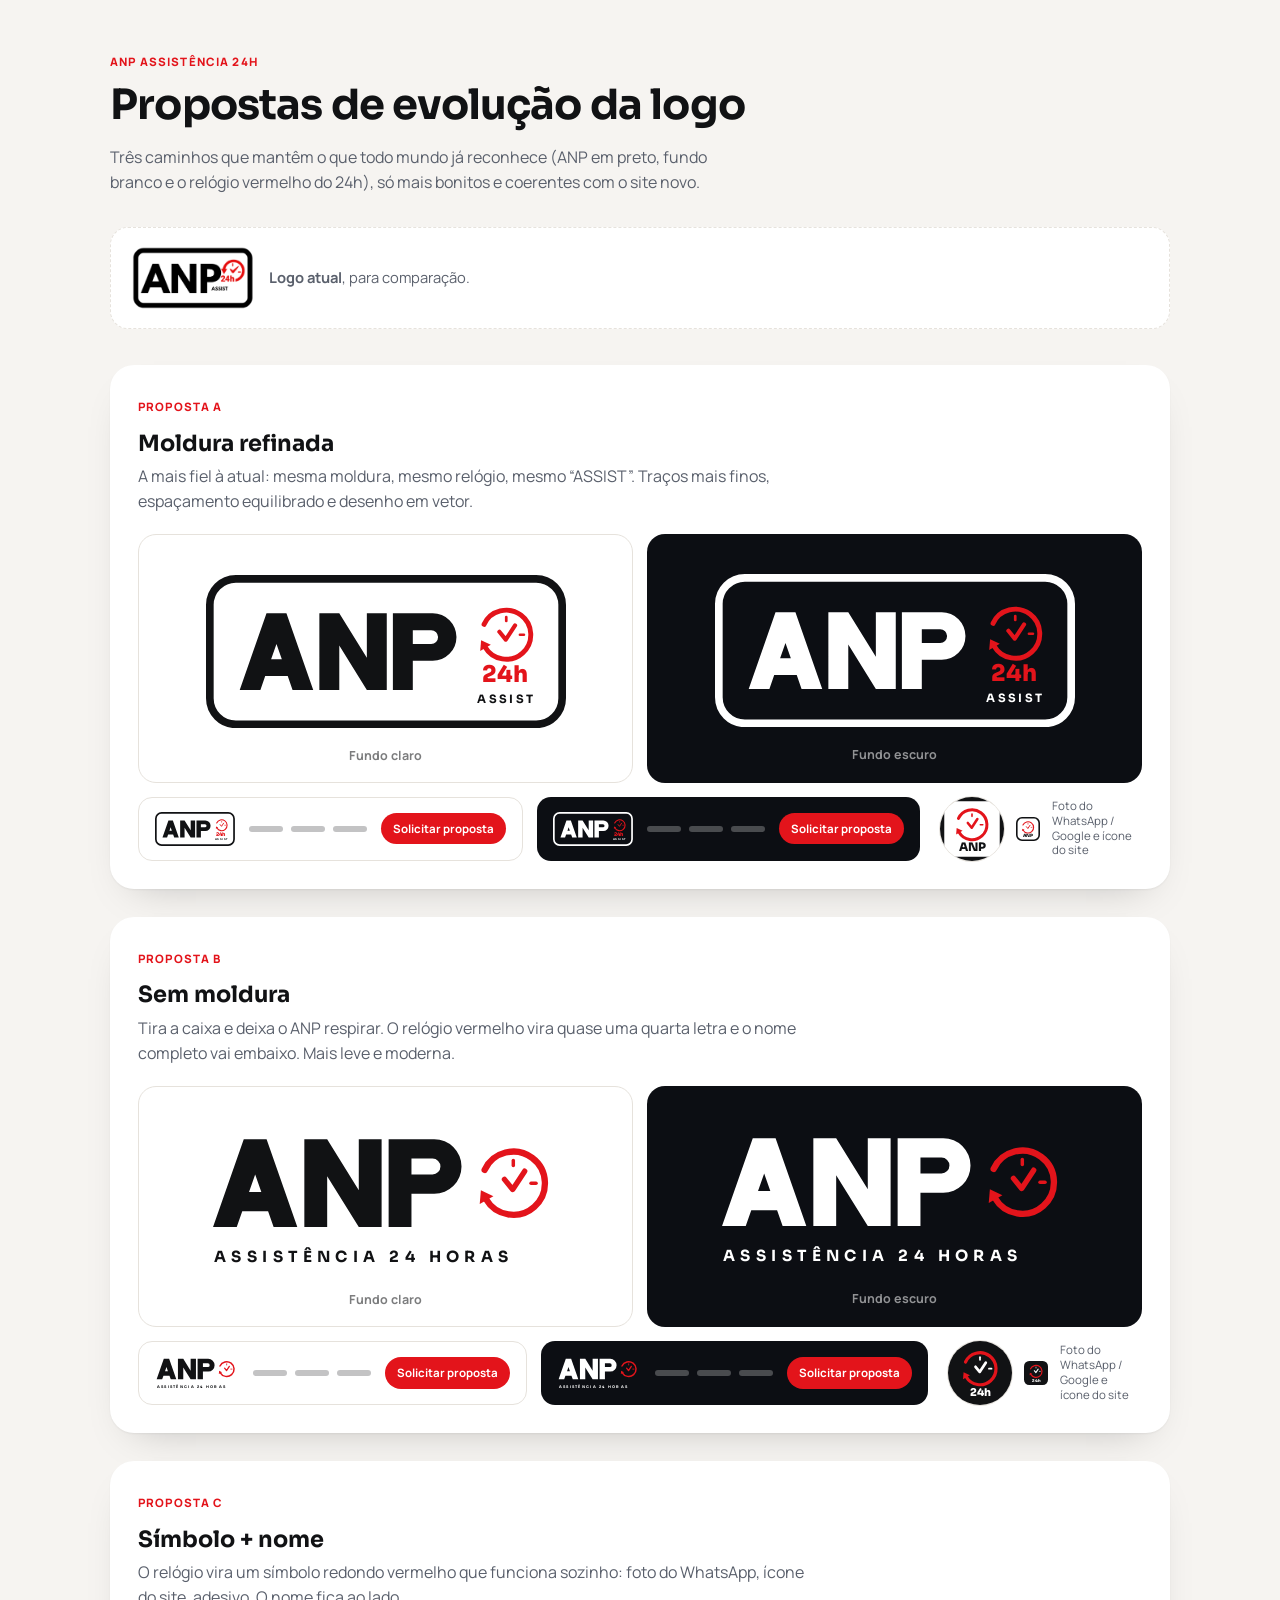
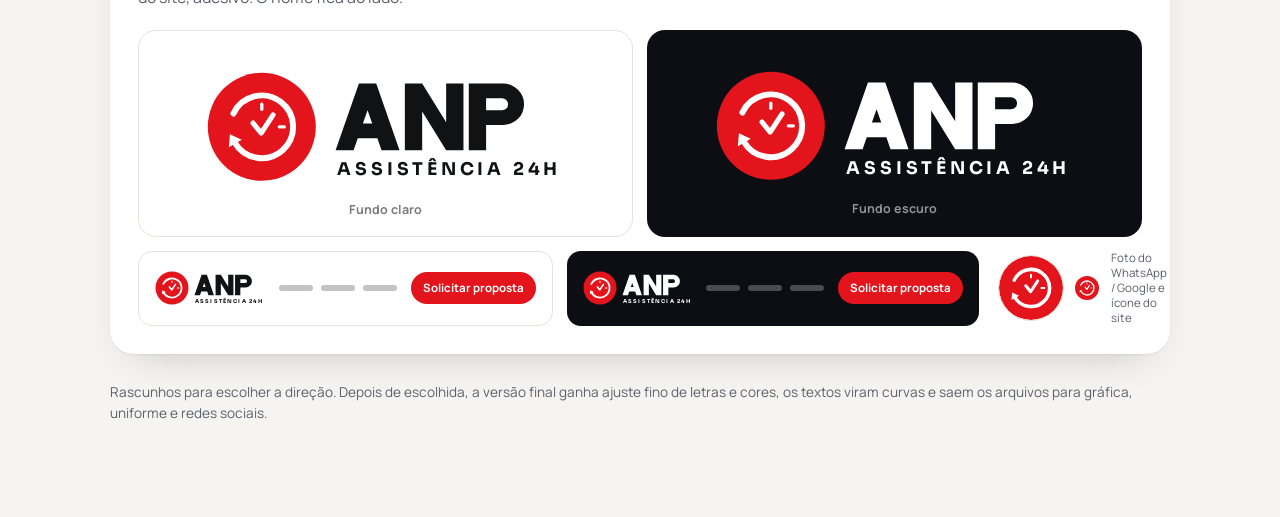
==== propostas/logo.html @ 459e06f4 "Propostas de evolução da logo (rascunhos em SVG) Três caminhos que mantêm preto, branco e o relógio " ====
<!doctype html>
<html lang="pt-BR">
<head>
<meta charset="utf-8">
<meta name="viewport" content="width=device-width, initial-scale=1">
<meta name="robots" content="noindex">
<title>Propostas de logo ANP</title>
<link rel="preconnect" href="https://fonts.googleapis.com">
<link rel="preconnect" href="https://fonts.gstatic.com" crossorigin>
<link href="https://fonts.googleapis.com/css2?family=Manrope:wght@400;600;700&family=Sora:wght@700;800&display=swap" rel="stylesheet">
<style>
  :root { --ink: #111214; --red: #E3141B; --paper: #f6f4f1; --line: #e6e2dc; --muted: #5a606c; }
  * { box-sizing: border-box; }
  body { margin: 0; font-family: Manrope, system-ui, sans-serif; color: var(--ink); background: var(--paper); line-height: 1.55; }
  .wrap { max-width: 1100px; margin: 0 auto; padding: 48px 20px 80px; }
  h1 { font-family: Sora, sans-serif; font-size: clamp(1.8rem, 1.2rem + 2vw, 2.6rem); margin: 0 0 8px; letter-spacing: -.02em; }
  .intro { color: var(--muted); max-width: 640px; margin: 0 0 32px; }
  .card { background: #fff; border-radius: 24px; padding: 28px; margin-bottom: 28px; box-shadow: 0 1px 2px rgba(0,0,0,.05), 0 18px 40px -24px rgba(0,0,0,.25); }
  .card header h2 { font-family: Sora, sans-serif; margin: 8px 0 4px; font-size: 1.4rem; }
  .card header p { margin: 0 0 20px; color: var(--muted); max-width: 680px; }
  .tag { font-size: .72rem; font-weight: 800; letter-spacing: .1em; text-transform: uppercase; color: var(--red); }
  .grid { display: grid; grid-template-columns: 1fr 1fr; gap: 14px; }
  .tile { margin: 0; border-radius: 18px; padding: 40px 32px 16px; display: flex; flex-direction: column; align-items: center; gap: 18px; }
  .tile svg { width: 100%; max-width: 360px; height: auto; }
  .tile figcaption { font-size: .78rem; font-weight: 700; opacity: .55; }
  .light { background: #fff; color: var(--ink); border: 1px solid var(--line); }
  .dark { background: #0c0e13; color: #fff; }
  .uses { display: grid; grid-template-columns: 1fr 1fr auto; gap: 14px; margin-top: 14px; align-items: stretch; }
  .mock-header { display: flex; align-items: center; gap: 14px; padding: 14px 16px; border-radius: 14px; }
  .mock-header .mini svg { height: 34px; width: auto; display: block; }
  .mock-header nav { display: flex; gap: 8px; margin-left: auto; }
  .mock-header nav i { width: 34px; height: 6px; border-radius: 4px; background: currentColor; opacity: .25; }
  .mock-header b { font-size: .72rem; background: var(--red); color: #fff; padding: 7px 12px; border-radius: 999px; white-space: nowrap; }
  .icons { display: flex; align-items: center; gap: 12px; padding: 0 6px; }
  .icons small { font-size: .72rem; color: var(--muted); max-width: 110px; line-height: 1.3; }
  .avatar svg { width: 64px; height: 64px; border-radius: 50%; display: block; box-shadow: 0 0 0 1px var(--line); }
  .fav svg { width: 24px; height: 24px; display: block; }
  .atual { display: flex; gap: 14px; align-items: center; margin: 0 0 36px; padding: 18px 20px; background: #fff; border-radius: 18px; border: 1px dashed var(--line); }
  .atual img { height: 64px; width: auto; }
  .atual p { margin: 0; color: var(--muted); font-size: .92rem; }
  .nota { font-size: .85rem; color: var(--muted); }
  @media (max-width: 760px) {
    .grid, .uses { grid-template-columns: 1fr; }
    .uses > * { min-width: 0; }
    .mock-header nav { display: none; }
    .mock-header b { margin-left: auto; }
    .card { padding: 20px; }
  }
</style>
</head>
<body>
<main class="wrap">
  <span class="tag">ANP Assistência 24h</span>
  <h1>Propostas de evolução da logo</h1>
  <p class="intro">Três caminhos que mantêm o que todo mundo já reconhece (ANP em preto, fundo branco e o relógio vermelho do 24h), só mais bonitos e coerentes com o site novo.</p>
  <div class="atual"><img src="../assets/img/logo-anp.png" alt="Logo atual da ANP"><p><b>Logo atual</b>, para comparação.</p></div>
  
  <article class="card">
    <header><span class="tag">Proposta A</span><h2>Moldura refinada</h2><p>A mais fiel à atual: mesma moldura, mesmo relógio, mesmo “ASSIST”. Traços mais finos, espaçamento equilibrado e desenho em vetor.</p></header>
    <div class="grid">
      <figure class="tile light"><svg xmlns="http://www.w3.org/2000/svg" viewBox="0 0 470 200" role="img"><rect x="5" y="5" width="460" height="190" rx="34" fill="none" stroke="currentColor" stroke-width="10"/><g transform="translate(44.0,50.0) scale(1.0)" fill="currentColor" fill-rule="evenodd"><path d="M0,100 L35,0 L61,0 L96,100 L69,100 L62.7,82 L33.3,82 L27,100 Z M41,60 L55,60 L48,40 Z"/><path d="M0,100 L0,0 L26,0 L62,58 L62,0 L88,0 L88,100 L62,100 L26,42 L26,100 Z" transform="translate(104,0)"/><path d="M0,100 L0,0 L52,0 A31,31 0 0 1 52,62 L26,62 L26,100 Z M26,22 L50,22 A9,9 0 0 1 50,40 L26,40 Z" transform="translate(200,0)"/></g><path d="M363.00,64.48 A32,32 0 1 1 364.29,94.00" fill="none" stroke="#E3141B" stroke-width="6.40" stroke-linecap="round"/><path d="M359.17,85.13 L371.86,91.11 L358.00,99.11 Z" fill="#E3141B"/><path d="M383.04,74.16 L391.36,84.40 L403.52,65.84" fill="none" stroke="#E3141B" stroke-width="5.44" stroke-linecap="round" stroke-linejoin="round"/><line x1="392.00" y1="54.96" x2="392.00" y2="60.08" stroke="#E3141B" stroke-width="3.52" stroke-linecap="round"/><line x1="415.04" y1="78.00" x2="409.92" y2="78.00" stroke="#E3141B" stroke-width="3.52" stroke-linecap="round"/><text x="360.0" y="140.0" font-family="Sora, 'Segoe UI', Arial, sans-serif" font-weight="800" font-size="30" letter-spacing="0" text-anchor="start" fill="#E3141B">24h</text><text x="392.0" y="167.0" font-family="Sora, 'Segoe UI', Arial, sans-serif" font-weight="700" font-size="15" letter-spacing="3" text-anchor="middle" fill="currentColor">ASSIST</text></svg><figcaption>Fundo claro</figcaption></figure>
      <figure class="tile dark"><svg xmlns="http://www.w3.org/2000/svg" viewBox="0 0 470 200" role="img"><rect x="5" y="5" width="460" height="190" rx="34" fill="none" stroke="currentColor" stroke-width="10"/><g transform="translate(44.0,50.0) scale(1.0)" fill="currentColor" fill-rule="evenodd"><path d="M0,100 L35,0 L61,0 L96,100 L69,100 L62.7,82 L33.3,82 L27,100 Z M41,60 L55,60 L48,40 Z"/><path d="M0,100 L0,0 L26,0 L62,58 L62,0 L88,0 L88,100 L62,100 L26,42 L26,100 Z" transform="translate(104,0)"/><path d="M0,100 L0,0 L52,0 A31,31 0 0 1 52,62 L26,62 L26,100 Z M26,22 L50,22 A9,9 0 0 1 50,40 L26,40 Z" transform="translate(200,0)"/></g><path d="M363.00,64.48 A32,32 0 1 1 364.29,94.00" fill="none" stroke="#E3141B" stroke-width="6.40" stroke-linecap="round"/><path d="M359.17,85.13 L371.86,91.11 L358.00,99.11 Z" fill="#E3141B"/><path d="M383.04,74.16 L391.36,84.40 L403.52,65.84" fill="none" stroke="#E3141B" stroke-width="5.44" stroke-linecap="round" stroke-linejoin="round"/><line x1="392.00" y1="54.96" x2="392.00" y2="60.08" stroke="#E3141B" stroke-width="3.52" stroke-linecap="round"/><line x1="415.04" y1="78.00" x2="409.92" y2="78.00" stroke="#E3141B" stroke-width="3.52" stroke-linecap="round"/><text x="360.0" y="140.0" font-family="Sora, 'Segoe UI', Arial, sans-serif" font-weight="800" font-size="30" letter-spacing="0" text-anchor="start" fill="#E3141B">24h</text><text x="392.0" y="167.0" font-family="Sora, 'Segoe UI', Arial, sans-serif" font-weight="700" font-size="15" letter-spacing="3" text-anchor="middle" fill="currentColor">ASSIST</text></svg><figcaption>Fundo escuro</figcaption></figure>
    </div>
    <div class="uses">
      <div class="mock-header light"><span class="mini"><svg xmlns="http://www.w3.org/2000/svg" viewBox="0 0 470 200" role="img"><rect x="5" y="5" width="460" height="190" rx="34" fill="none" stroke="currentColor" stroke-width="10"/><g transform="translate(44.0,50.0) scale(1.0)" fill="currentColor" fill-rule="evenodd"><path d="M0,100 L35,0 L61,0 L96,100 L69,100 L62.7,82 L33.3,82 L27,100 Z M41,60 L55,60 L48,40 Z"/><path d="M0,100 L0,0 L26,0 L62,58 L62,0 L88,0 L88,100 L62,100 L26,42 L26,100 Z" transform="translate(104,0)"/><path d="M0,100 L0,0 L52,0 A31,31 0 0 1 52,62 L26,62 L26,100 Z M26,22 L50,22 A9,9 0 0 1 50,40 L26,40 Z" transform="translate(200,0)"/></g><path d="M363.00,64.48 A32,32 0 1 1 364.29,94.00" fill="none" stroke="#E3141B" stroke-width="6.40" stroke-linecap="round"/><path d="M359.17,85.13 L371.86,91.11 L358.00,99.11 Z" fill="#E3141B"/><path d="M383.04,74.16 L391.36,84.40 L403.52,65.84" fill="none" stroke="#E3141B" stroke-width="5.44" stroke-linecap="round" stroke-linejoin="round"/><line x1="392.00" y1="54.96" x2="392.00" y2="60.08" stroke="#E3141B" stroke-width="3.52" stroke-linecap="round"/><line x1="415.04" y1="78.00" x2="409.92" y2="78.00" stroke="#E3141B" stroke-width="3.52" stroke-linecap="round"/><text x="360.0" y="140.0" font-family="Sora, 'Segoe UI', Arial, sans-serif" font-weight="800" font-size="30" letter-spacing="0" text-anchor="start" fill="#E3141B">24h</text><text x="392.0" y="167.0" font-family="Sora, 'Segoe UI', Arial, sans-serif" font-weight="700" font-size="15" letter-spacing="3" text-anchor="middle" fill="currentColor">ASSIST</text></svg></span><nav><i></i><i></i><i></i></nav><b>Solicitar proposta</b></div>
      <div class="mock-header dark"><span class="mini"><svg xmlns="http://www.w3.org/2000/svg" viewBox="0 0 470 200" role="img"><rect x="5" y="5" width="460" height="190" rx="34" fill="none" stroke="currentColor" stroke-width="10"/><g transform="translate(44.0,50.0) scale(1.0)" fill="currentColor" fill-rule="evenodd"><path d="M0,100 L35,0 L61,0 L96,100 L69,100 L62.7,82 L33.3,82 L27,100 Z M41,60 L55,60 L48,40 Z"/><path d="M0,100 L0,0 L26,0 L62,58 L62,0 L88,0 L88,100 L62,100 L26,42 L26,100 Z" transform="translate(104,0)"/><path d="M0,100 L0,0 L52,0 A31,31 0 0 1 52,62 L26,62 L26,100 Z M26,22 L50,22 A9,9 0 0 1 50,40 L26,40 Z" transform="translate(200,0)"/></g><path d="M363.00,64.48 A32,32 0 1 1 364.29,94.00" fill="none" stroke="#E3141B" stroke-width="6.40" stroke-linecap="round"/><path d="M359.17,85.13 L371.86,91.11 L358.00,99.11 Z" fill="#E3141B"/><path d="M383.04,74.16 L391.36,84.40 L403.52,65.84" fill="none" stroke="#E3141B" stroke-width="5.44" stroke-linecap="round" stroke-linejoin="round"/><line x1="392.00" y1="54.96" x2="392.00" y2="60.08" stroke="#E3141B" stroke-width="3.52" stroke-linecap="round"/><line x1="415.04" y1="78.00" x2="409.92" y2="78.00" stroke="#E3141B" stroke-width="3.52" stroke-linecap="round"/><text x="360.0" y="140.0" font-family="Sora, 'Segoe UI', Arial, sans-serif" font-weight="800" font-size="30" letter-spacing="0" text-anchor="start" fill="#E3141B">24h</text><text x="392.0" y="167.0" font-family="Sora, 'Segoe UI', Arial, sans-serif" font-weight="700" font-size="15" letter-spacing="3" text-anchor="middle" fill="currentColor">ASSIST</text></svg></span><nav><i></i><i></i><i></i></nav><b>Solicitar proposta</b></div>
      <div class="icons">
        <span class="avatar"><svg xmlns="http://www.w3.org/2000/svg" viewBox="0 0 120 120" role="img"><rect x="4" y="4" width="112" height="112" rx="26" fill="#fff" stroke="#111214" stroke-width="8"/><path d="M34.62,40.17 A28,28 0 1 1 35.75,66.00" fill="none" stroke="#E3141B" stroke-width="5.60" stroke-linecap="round"/><path d="M31.27,58.24 L42.37,63.47 L30.25,70.47 Z" fill="#E3141B"/><path d="M52.16,48.64 L59.44,57.60 L70.08,41.36" fill="none" stroke="#E3141B" stroke-width="4.76" stroke-linecap="round" stroke-linejoin="round"/><line x1="60.00" y1="31.84" x2="60.00" y2="36.32" stroke="#E3141B" stroke-width="3.08" stroke-linecap="round"/><line x1="80.16" y1="52.00" x2="75.68" y2="52.00" stroke="#E3141B" stroke-width="3.08" stroke-linecap="round"/><text x="60.0" y="102.0" font-family="Sora, 'Segoe UI', Arial, sans-serif" font-weight="800" font-size="22" letter-spacing="0" text-anchor="middle" fill="#111214">ANP</text></svg></span>
        <span class="fav"><svg xmlns="http://www.w3.org/2000/svg" viewBox="0 0 120 120" role="img"><rect x="4" y="4" width="112" height="112" rx="26" fill="#fff" stroke="#111214" stroke-width="8"/><path d="M34.62,40.17 A28,28 0 1 1 35.75,66.00" fill="none" stroke="#E3141B" stroke-width="5.60" stroke-linecap="round"/><path d="M31.27,58.24 L42.37,63.47 L30.25,70.47 Z" fill="#E3141B"/><path d="M52.16,48.64 L59.44,57.60 L70.08,41.36" fill="none" stroke="#E3141B" stroke-width="4.76" stroke-linecap="round" stroke-linejoin="round"/><line x1="60.00" y1="31.84" x2="60.00" y2="36.32" stroke="#E3141B" stroke-width="3.08" stroke-linecap="round"/><line x1="80.16" y1="52.00" x2="75.68" y2="52.00" stroke="#E3141B" stroke-width="3.08" stroke-linecap="round"/><text x="60.0" y="102.0" font-family="Sora, 'Segoe UI', Arial, sans-serif" font-weight="800" font-size="22" letter-spacing="0" text-anchor="middle" fill="#111214">ANP</text></svg></span>
        <small>Foto do WhatsApp / Google e ícone do site</small>
      </div>
    </div>
  </article>
  <article class="card">
    <header><span class="tag">Proposta B</span><h2>Sem moldura</h2><p>Tira a caixa e deixa o ANP respirar. O relógio vermelho vira quase uma quarta letra e o nome completo vai embaixo. Mais leve e moderna.</p></header>
    <div class="grid">
      <figure class="tile light"><svg xmlns="http://www.w3.org/2000/svg" viewBox="0 0 410 166" role="img"><g transform="translate(8.0,14.0) scale(1.0)" fill="currentColor" fill-rule="evenodd"><path d="M0,100 L35,0 L61,0 L96,100 L69,100 L62.7,82 L33.3,82 L27,100 Z M41,60 L55,60 L48,40 Z"/><path d="M0,100 L0,0 L26,0 L62,58 L62,0 L88,0 L88,100 L62,100 L26,42 L26,100 Z" transform="translate(104,0)"/><path d="M0,100 L0,0 L52,0 A31,31 0 0 1 52,62 L26,62 L26,100 Z M26,22 L50,22 A9,9 0 0 1 50,40 L26,40 Z" transform="translate(200,0)"/></g><path d="M317.37,48.79 A36,36 0 1 1 318.82,82.00" fill="none" stroke="#E3141B" stroke-width="7.20" stroke-linecap="round"/><path d="M313.06,72.02 L327.34,78.75 L311.75,87.75 Z" fill="#E3141B"/><path d="M339.92,59.68 L349.28,71.20 L362.96,50.32" fill="none" stroke="#E3141B" stroke-width="6.12" stroke-linecap="round" stroke-linejoin="round"/><line x1="350.00" y1="38.08" x2="350.00" y2="43.84" stroke="#E3141B" stroke-width="3.96" stroke-linecap="round"/><line x1="375.92" y1="64.00" x2="370.16" y2="64.00" stroke="#E3141B" stroke-width="3.96" stroke-linecap="round"/><text x="9.0" y="154.0" font-family="Sora, 'Segoe UI', Arial, sans-serif" font-weight="700" font-size="17.5" letter-spacing="6.2" text-anchor="start" fill="currentColor">ASSISTÊNCIA 24 HORAS</text></svg><figcaption>Fundo claro</figcaption></figure>
      <figure class="tile dark"><svg xmlns="http://www.w3.org/2000/svg" viewBox="0 0 410 166" role="img"><g transform="translate(8.0,14.0) scale(1.0)" fill="currentColor" fill-rule="evenodd"><path d="M0,100 L35,0 L61,0 L96,100 L69,100 L62.7,82 L33.3,82 L27,100 Z M41,60 L55,60 L48,40 Z"/><path d="M0,100 L0,0 L26,0 L62,58 L62,0 L88,0 L88,100 L62,100 L26,42 L26,100 Z" transform="translate(104,0)"/><path d="M0,100 L0,0 L52,0 A31,31 0 0 1 52,62 L26,62 L26,100 Z M26,22 L50,22 A9,9 0 0 1 50,40 L26,40 Z" transform="translate(200,0)"/></g><path d="M317.37,48.79 A36,36 0 1 1 318.82,82.00" fill="none" stroke="#E3141B" stroke-width="7.20" stroke-linecap="round"/><path d="M313.06,72.02 L327.34,78.75 L311.75,87.75 Z" fill="#E3141B"/><path d="M339.92,59.68 L349.28,71.20 L362.96,50.32" fill="none" stroke="#E3141B" stroke-width="6.12" stroke-linecap="round" stroke-linejoin="round"/><line x1="350.00" y1="38.08" x2="350.00" y2="43.84" stroke="#E3141B" stroke-width="3.96" stroke-linecap="round"/><line x1="375.92" y1="64.00" x2="370.16" y2="64.00" stroke="#E3141B" stroke-width="3.96" stroke-linecap="round"/><text x="9.0" y="154.0" font-family="Sora, 'Segoe UI', Arial, sans-serif" font-weight="700" font-size="17.5" letter-spacing="6.2" text-anchor="start" fill="currentColor">ASSISTÊNCIA 24 HORAS</text></svg><figcaption>Fundo escuro</figcaption></figure>
    </div>
    <div class="uses">
      <div class="mock-header light"><span class="mini"><svg xmlns="http://www.w3.org/2000/svg" viewBox="0 0 410 166" role="img"><g transform="translate(8.0,14.0) scale(1.0)" fill="currentColor" fill-rule="evenodd"><path d="M0,100 L35,0 L61,0 L96,100 L69,100 L62.7,82 L33.3,82 L27,100 Z M41,60 L55,60 L48,40 Z"/><path d="M0,100 L0,0 L26,0 L62,58 L62,0 L88,0 L88,100 L62,100 L26,42 L26,100 Z" transform="translate(104,0)"/><path d="M0,100 L0,0 L52,0 A31,31 0 0 1 52,62 L26,62 L26,100 Z M26,22 L50,22 A9,9 0 0 1 50,40 L26,40 Z" transform="translate(200,0)"/></g><path d="M317.37,48.79 A36,36 0 1 1 318.82,82.00" fill="none" stroke="#E3141B" stroke-width="7.20" stroke-linecap="round"/><path d="M313.06,72.02 L327.34,78.75 L311.75,87.75 Z" fill="#E3141B"/><path d="M339.92,59.68 L349.28,71.20 L362.96,50.32" fill="none" stroke="#E3141B" stroke-width="6.12" stroke-linecap="round" stroke-linejoin="round"/><line x1="350.00" y1="38.08" x2="350.00" y2="43.84" stroke="#E3141B" stroke-width="3.96" stroke-linecap="round"/><line x1="375.92" y1="64.00" x2="370.16" y2="64.00" stroke="#E3141B" stroke-width="3.96" stroke-linecap="round"/><text x="9.0" y="154.0" font-family="Sora, 'Segoe UI', Arial, sans-serif" font-weight="700" font-size="17.5" letter-spacing="6.2" text-anchor="start" fill="currentColor">ASSISTÊNCIA 24 HORAS</text></svg></span><nav><i></i><i></i><i></i></nav><b>Solicitar proposta</b></div>
      <div class="mock-header dark"><span class="mini"><svg xmlns="http://www.w3.org/2000/svg" viewBox="0 0 410 166" role="img"><g transform="translate(8.0,14.0) scale(1.0)" fill="currentColor" fill-rule="evenodd"><path d="M0,100 L35,0 L61,0 L96,100 L69,100 L62.7,82 L33.3,82 L27,100 Z M41,60 L55,60 L48,40 Z"/><path d="M0,100 L0,0 L26,0 L62,58 L62,0 L88,0 L88,100 L62,100 L26,42 L26,100 Z" transform="translate(104,0)"/><path d="M0,100 L0,0 L52,0 A31,31 0 0 1 52,62 L26,62 L26,100 Z M26,22 L50,22 A9,9 0 0 1 50,40 L26,40 Z" transform="translate(200,0)"/></g><path d="M317.37,48.79 A36,36 0 1 1 318.82,82.00" fill="none" stroke="#E3141B" stroke-width="7.20" stroke-linecap="round"/><path d="M313.06,72.02 L327.34,78.75 L311.75,87.75 Z" fill="#E3141B"/><path d="M339.92,59.68 L349.28,71.20 L362.96,50.32" fill="none" stroke="#E3141B" stroke-width="6.12" stroke-linecap="round" stroke-linejoin="round"/><line x1="350.00" y1="38.08" x2="350.00" y2="43.84" stroke="#E3141B" stroke-width="3.96" stroke-linecap="round"/><line x1="375.92" y1="64.00" x2="370.16" y2="64.00" stroke="#E3141B" stroke-width="3.96" stroke-linecap="round"/><text x="9.0" y="154.0" font-family="Sora, 'Segoe UI', Arial, sans-serif" font-weight="700" font-size="17.5" letter-spacing="6.2" text-anchor="start" fill="currentColor">ASSISTÊNCIA 24 HORAS</text></svg></span><nav><i></i><i></i><i></i></nav><b>Solicitar proposta</b></div>
      <div class="icons">
        <span class="avatar"><svg xmlns="http://www.w3.org/2000/svg" viewBox="0 0 120 120" role="img"><rect width="120" height="120" rx="26" fill="#111214"/><path d="M32.81,39.32 A30,30 0 1 1 34.02,67.00" fill="none" stroke="#E3141B" stroke-width="6.00" stroke-linecap="round"/><path d="M29.22,58.69 L41.11,64.29 L28.12,71.79 Z" fill="#E3141B"/><path d="M51.60,48.40 L59.40,58.00 L70.80,40.60" fill="none" stroke="#fff" stroke-width="5.10" stroke-linecap="round" stroke-linejoin="round"/><line x1="60.00" y1="30.40" x2="60.00" y2="35.20" stroke="#fff" stroke-width="3.30" stroke-linecap="round"/><line x1="81.60" y1="52.00" x2="76.80" y2="52.00" stroke="#fff" stroke-width="3.30" stroke-linecap="round"/><text x="60.0" y="104.0" font-family="Sora, 'Segoe UI', Arial, sans-serif" font-weight="800" font-size="20" letter-spacing="0" text-anchor="middle" fill="#fff">24h</text></svg></span>
        <span class="fav"><svg xmlns="http://www.w3.org/2000/svg" viewBox="0 0 120 120" role="img"><rect width="120" height="120" rx="26" fill="#111214"/><path d="M32.81,39.32 A30,30 0 1 1 34.02,67.00" fill="none" stroke="#E3141B" stroke-width="6.00" stroke-linecap="round"/><path d="M29.22,58.69 L41.11,64.29 L28.12,71.79 Z" fill="#E3141B"/><path d="M51.60,48.40 L59.40,58.00 L70.80,40.60" fill="none" stroke="#fff" stroke-width="5.10" stroke-linecap="round" stroke-linejoin="round"/><line x1="60.00" y1="30.40" x2="60.00" y2="35.20" stroke="#fff" stroke-width="3.30" stroke-linecap="round"/><line x1="81.60" y1="52.00" x2="76.80" y2="52.00" stroke="#fff" stroke-width="3.30" stroke-linecap="round"/><text x="60.0" y="104.0" font-family="Sora, 'Segoe UI', Arial, sans-serif" font-weight="800" font-size="20" letter-spacing="0" text-anchor="middle" fill="#fff">24h</text></svg></span>
        <small>Foto do WhatsApp / Google e ícone do site</small>
      </div>
    </div>
  </article>
  <article class="card">
    <header><span class="tag">Proposta C</span><h2>Símbolo + nome</h2><p>O relógio vira um símbolo redondo vermelho que funciona sozinho: foto do WhatsApp, ícone do site, adesivo. O nome fica ao lado.</p></header>
    <div class="grid">
      <figure class="tile light"><svg xmlns="http://www.w3.org/2000/svg" viewBox="0 0 400 124" role="img"><circle cx="62" cy="62" r="60" fill="#E3141B"/><path d="M30.46,47.29 A34.8,34.8 0 1 1 31.86,79.40" fill="none" stroke="#fff" stroke-width="6.60" stroke-linecap="round"/><path d="M26.58,70.25 L39.67,76.42 L25.38,84.67 Z" fill="#fff"/><path d="M52.26,57.82 L61.30,68.96 L74.53,48.78" fill="none" stroke="#fff" stroke-width="5.61" stroke-linecap="round" stroke-linejoin="round"/><line x1="62.00" y1="36.94" x2="62.00" y2="42.51" stroke="#fff" stroke-width="3.63" stroke-linecap="round"/><line x1="87.06" y1="62.00" x2="81.49" y2="62.00" stroke="#fff" stroke-width="3.63" stroke-linecap="round"/><g transform="translate(144.0,14.0) scale(0.74)" fill="currentColor" fill-rule="evenodd"><path d="M0,100 L35,0 L61,0 L96,100 L69,100 L62.7,82 L33.3,82 L27,100 Z M41,60 L55,60 L48,40 Z"/><path d="M0,100 L0,0 L26,0 L62,58 L62,0 L88,0 L88,100 L62,100 L26,42 L26,100 Z" transform="translate(104,0)"/><path d="M0,100 L0,0 L52,0 A31,31 0 0 1 52,62 L26,62 L26,100 Z M26,22 L50,22 A9,9 0 0 1 50,40 L26,40 Z" transform="translate(200,0)"/></g><text x="146.0" y="116.0" font-family="Sora, 'Segoe UI', Arial, sans-serif" font-weight="700" font-size="19.5" letter-spacing="4.2" text-anchor="start" fill="currentColor">ASSISTÊNCIA 24H</text></svg><figcaption>Fundo claro</figcaption></figure>
      <figure class="tile dark"><svg xmlns="http://www.w3.org/2000/svg" viewBox="0 0 400 124" role="img"><circle cx="62" cy="62" r="60" fill="#E3141B"/><path d="M30.46,47.29 A34.8,34.8 0 1 1 31.86,79.40" fill="none" stroke="#fff" stroke-width="6.60" stroke-linecap="round"/><path d="M26.58,70.25 L39.67,76.42 L25.38,84.67 Z" fill="#fff"/><path d="M52.26,57.82 L61.30,68.96 L74.53,48.78" fill="none" stroke="#fff" stroke-width="5.61" stroke-linecap="round" stroke-linejoin="round"/><line x1="62.00" y1="36.94" x2="62.00" y2="42.51" stroke="#fff" stroke-width="3.63" stroke-linecap="round"/><line x1="87.06" y1="62.00" x2="81.49" y2="62.00" stroke="#fff" stroke-width="3.63" stroke-linecap="round"/><g transform="translate(144.0,14.0) scale(0.74)" fill="currentColor" fill-rule="evenodd"><path d="M0,100 L35,0 L61,0 L96,100 L69,100 L62.7,82 L33.3,82 L27,100 Z M41,60 L55,60 L48,40 Z"/><path d="M0,100 L0,0 L26,0 L62,58 L62,0 L88,0 L88,100 L62,100 L26,42 L26,100 Z" transform="translate(104,0)"/><path d="M0,100 L0,0 L52,0 A31,31 0 0 1 52,62 L26,62 L26,100 Z M26,22 L50,22 A9,9 0 0 1 50,40 L26,40 Z" transform="translate(200,0)"/></g><text x="146.0" y="116.0" font-family="Sora, 'Segoe UI', Arial, sans-serif" font-weight="700" font-size="19.5" letter-spacing="4.2" text-anchor="start" fill="currentColor">ASSISTÊNCIA 24H</text></svg><figcaption>Fundo escuro</figcaption></figure>
    </div>
    <div class="uses">
      <div class="mock-header light"><span class="mini"><svg xmlns="http://www.w3.org/2000/svg" viewBox="0 0 400 124" role="img"><circle cx="62" cy="62" r="60" fill="#E3141B"/><path d="M30.46,47.29 A34.8,34.8 0 1 1 31.86,79.40" fill="none" stroke="#fff" stroke-width="6.60" stroke-linecap="round"/><path d="M26.58,70.25 L39.67,76.42 L25.38,84.67 Z" fill="#fff"/><path d="M52.26,57.82 L61.30,68.96 L74.53,48.78" fill="none" stroke="#fff" stroke-width="5.61" stroke-linecap="round" stroke-linejoin="round"/><line x1="62.00" y1="36.94" x2="62.00" y2="42.51" stroke="#fff" stroke-width="3.63" stroke-linecap="round"/><line x1="87.06" y1="62.00" x2="81.49" y2="62.00" stroke="#fff" stroke-width="3.63" stroke-linecap="round"/><g transform="translate(144.0,14.0) scale(0.74)" fill="currentColor" fill-rule="evenodd"><path d="M0,100 L35,0 L61,0 L96,100 L69,100 L62.7,82 L33.3,82 L27,100 Z M41,60 L55,60 L48,40 Z"/><path d="M0,100 L0,0 L26,0 L62,58 L62,0 L88,0 L88,100 L62,100 L26,42 L26,100 Z" transform="translate(104,0)"/><path d="M0,100 L0,0 L52,0 A31,31 0 0 1 52,62 L26,62 L26,100 Z M26,22 L50,22 A9,9 0 0 1 50,40 L26,40 Z" transform="translate(200,0)"/></g><text x="146.0" y="116.0" font-family="Sora, 'Segoe UI', Arial, sans-serif" font-weight="700" font-size="19.5" letter-spacing="4.2" text-anchor="start" fill="currentColor">ASSISTÊNCIA 24H</text></svg></span><nav><i></i><i></i><i></i></nav><b>Solicitar proposta</b></div>
      <div class="mock-header dark"><span class="mini"><svg xmlns="http://www.w3.org/2000/svg" viewBox="0 0 400 124" role="img"><circle cx="62" cy="62" r="60" fill="#E3141B"/><path d="M30.46,47.29 A34.8,34.8 0 1 1 31.86,79.40" fill="none" stroke="#fff" stroke-width="6.60" stroke-linecap="round"/><path d="M26.58,70.25 L39.67,76.42 L25.38,84.67 Z" fill="#fff"/><path d="M52.26,57.82 L61.30,68.96 L74.53,48.78" fill="none" stroke="#fff" stroke-width="5.61" stroke-linecap="round" stroke-linejoin="round"/><line x1="62.00" y1="36.94" x2="62.00" y2="42.51" stroke="#fff" stroke-width="3.63" stroke-linecap="round"/><line x1="87.06" y1="62.00" x2="81.49" y2="62.00" stroke="#fff" stroke-width="3.63" stroke-linecap="round"/><g transform="translate(144.0,14.0) scale(0.74)" fill="currentColor" fill-rule="evenodd"><path d="M0,100 L35,0 L61,0 L96,100 L69,100 L62.7,82 L33.3,82 L27,100 Z M41,60 L55,60 L48,40 Z"/><path d="M0,100 L0,0 L26,0 L62,58 L62,0 L88,0 L88,100 L62,100 L26,42 L26,100 Z" transform="translate(104,0)"/><path d="M0,100 L0,0 L52,0 A31,31 0 0 1 52,62 L26,62 L26,100 Z M26,22 L50,22 A9,9 0 0 1 50,40 L26,40 Z" transform="translate(200,0)"/></g><text x="146.0" y="116.0" font-family="Sora, 'Segoe UI', Arial, sans-serif" font-weight="700" font-size="19.5" letter-spacing="4.2" text-anchor="start" fill="currentColor">ASSISTÊNCIA 24H</text></svg></span><nav><i></i><i></i><i></i></nav><b>Solicitar proposta</b></div>
      <div class="icons">
        <span class="avatar"><svg xmlns="http://www.w3.org/2000/svg" viewBox="0 0 120 120" role="img"><circle cx="60" cy="60" r="60" fill="#E3141B"/><path d="M28.46,45.29 A34.8,34.8 0 1 1 29.86,77.40" fill="none" stroke="#fff" stroke-width="6.60" stroke-linecap="round"/><path d="M24.58,68.25 L37.67,74.42 L23.38,82.67 Z" fill="#fff"/><path d="M50.26,55.82 L59.30,66.96 L72.53,46.78" fill="none" stroke="#fff" stroke-width="5.61" stroke-linecap="round" stroke-linejoin="round"/><line x1="60.00" y1="34.94" x2="60.00" y2="40.51" stroke="#fff" stroke-width="3.63" stroke-linecap="round"/><line x1="85.06" y1="60.00" x2="79.49" y2="60.00" stroke="#fff" stroke-width="3.63" stroke-linecap="round"/></svg></span>
        <span class="fav"><svg xmlns="http://www.w3.org/2000/svg" viewBox="0 0 120 120" role="img"><circle cx="60" cy="60" r="60" fill="#E3141B"/><path d="M28.46,45.29 A34.8,34.8 0 1 1 29.86,77.40" fill="none" stroke="#fff" stroke-width="6.60" stroke-linecap="round"/><path d="M24.58,68.25 L37.67,74.42 L23.38,82.67 Z" fill="#fff"/><path d="M50.26,55.82 L59.30,66.96 L72.53,46.78" fill="none" stroke="#fff" stroke-width="5.61" stroke-linecap="round" stroke-linejoin="round"/><line x1="60.00" y1="34.94" x2="60.00" y2="40.51" stroke="#fff" stroke-width="3.63" stroke-linecap="round"/><line x1="85.06" y1="60.00" x2="79.49" y2="60.00" stroke="#fff" stroke-width="3.63" stroke-linecap="round"/></svg></span>
        <small>Foto do WhatsApp / Google e ícone do site</small>
      </div>
    </div>
  </article>
  <p class="nota">Rascunhos para escolher a direção. Depois de escolhida, a versão final ganha ajuste fino de letras e cores, os textos viram curvas e saem os arquivos para gráfica, uniforme e redes sociais.</p>
</main>
</body>
</html>
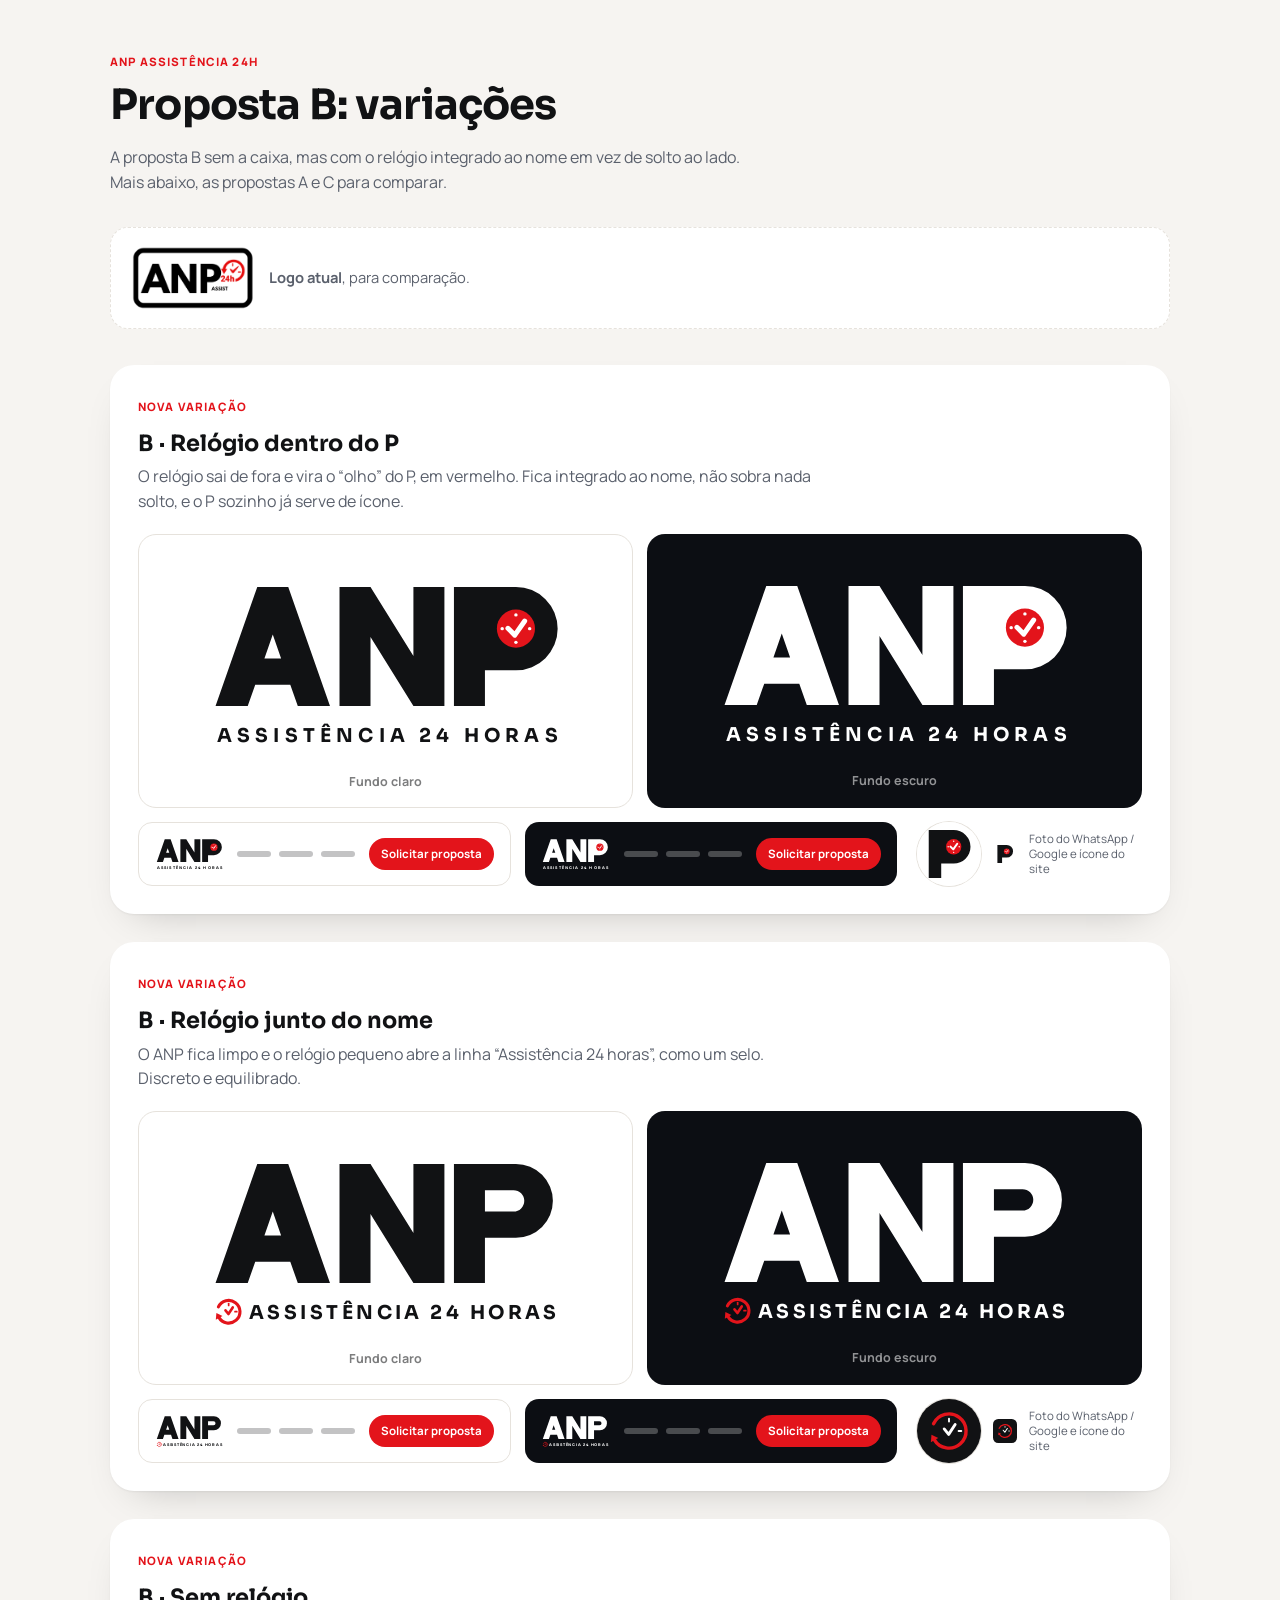
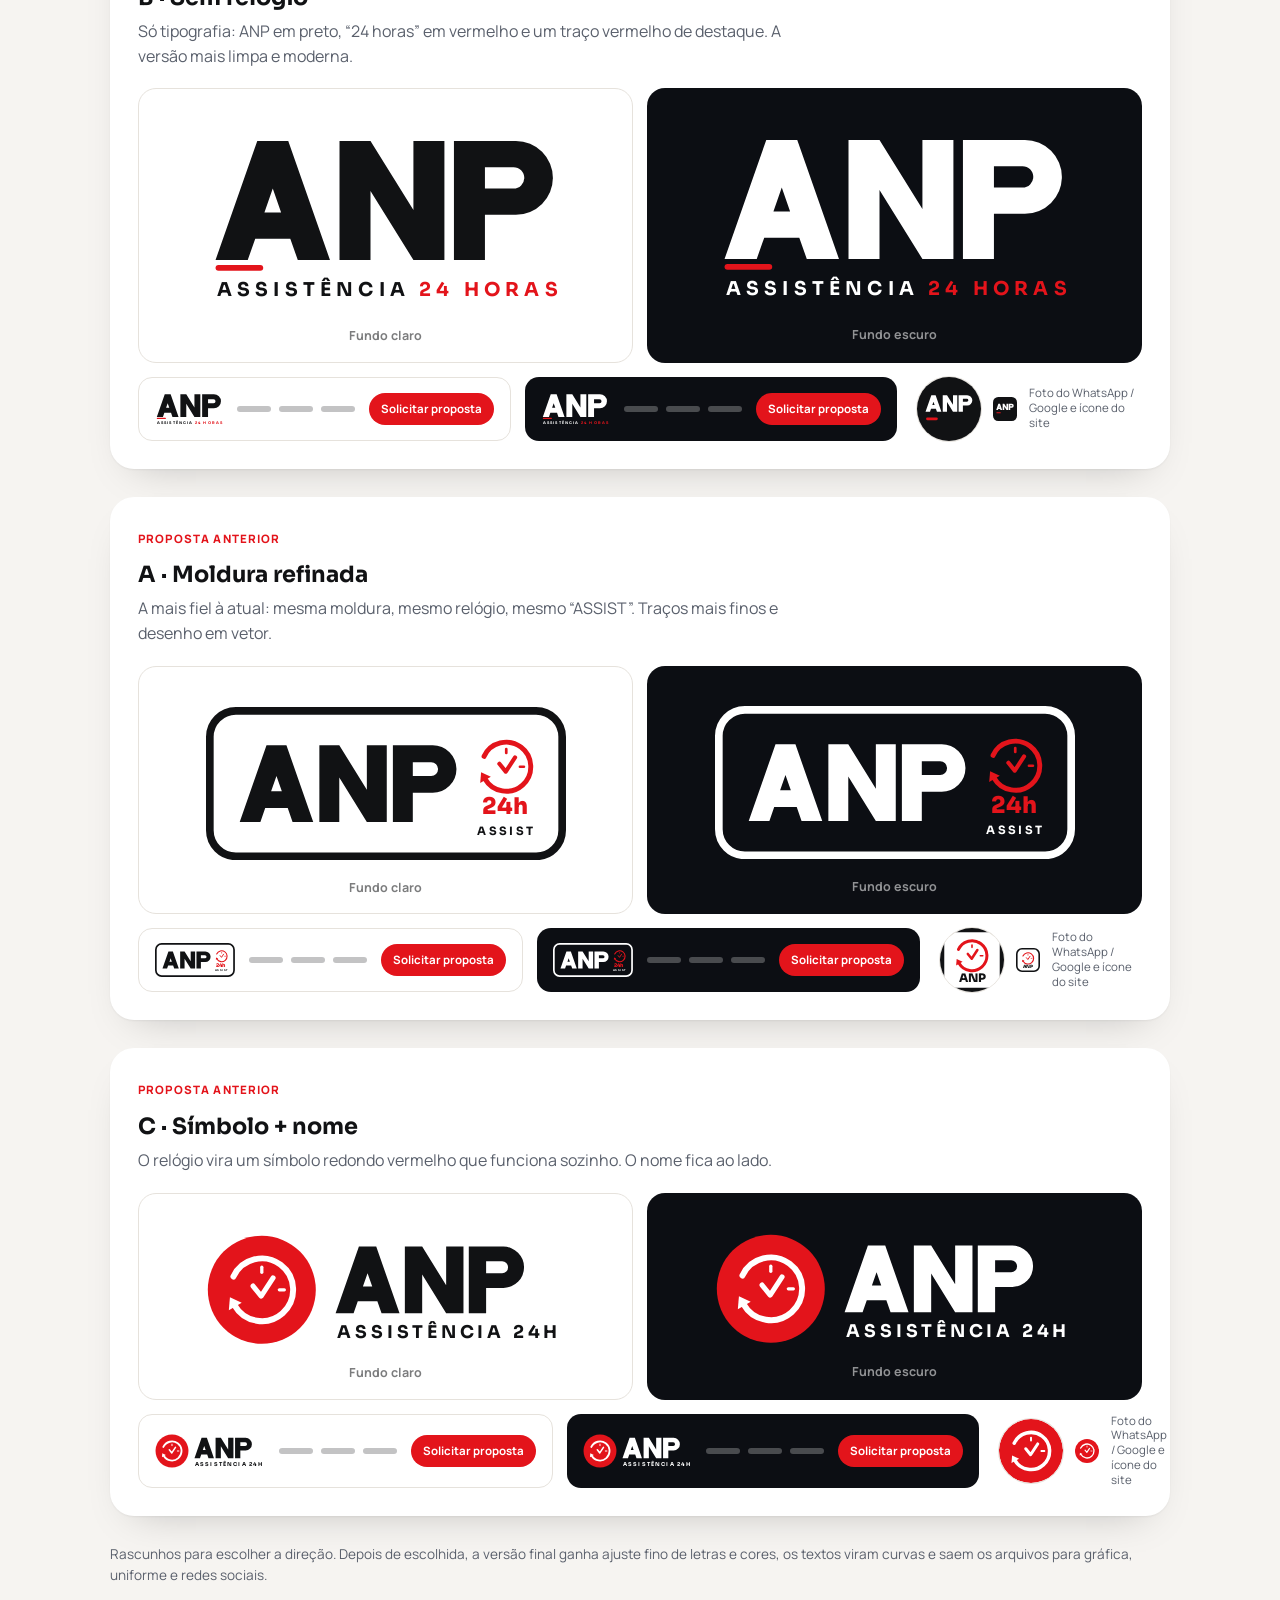
==== commit 8ca995c2: "Logo: três variações da proposta B com o relógio integrado B1) relógio como "olho" do P, B2) relógio" ====
--- a/propostas/logo.html
+++ b/propostas/logo.html
@@ -51,12 +51,60 @@
 <body>
 <main class="wrap">
   <span class="tag">ANP Assistência 24h</span>
-  <h1>Propostas de evolução da logo</h1>
-  <p class="intro">Três caminhos que mantêm o que todo mundo já reconhece (ANP em preto, fundo branco e o relógio vermelho do 24h), só mais bonitos e coerentes com o site novo.</p>
+  <h1>Proposta B: variações</h1>
+  <p class="intro">A proposta B sem a caixa, mas com o relógio integrado ao nome em vez de solto ao lado. Mais abaixo, as propostas A e C para comparar.</p>
   <div class="atual"><img src="../assets/img/logo-anp.png" alt="Logo atual da ANP"><p><b>Logo atual</b>, para comparação.</p></div>
   
   <article class="card">
-    <header><span class="tag">Proposta A</span><h2>Moldura refinada</h2><p>A mais fiel à atual: mesma moldura, mesmo relógio, mesmo “ASSIST”. Traços mais finos, espaçamento equilibrado e desenho em vetor.</p></header>
+    <header><span class="tag">Nova variação</span><h2>B · Relógio dentro do P</h2><p>O relógio sai de fora e vira o “olho” do P, em vermelho. Fica integrado ao nome, não sobra nada solto, e o P sozinho já serve de ícone.</p></header>
+    <div class="grid">
+      <figure class="tile light"><svg xmlns="http://www.w3.org/2000/svg" viewBox="0 0 302 150" role="img"><g transform="translate(8.0,10.0) scale(1.0)"><g fill="currentColor" fill-rule="evenodd"><path d="M0,100 L35,0 L61,0 L96,100 L69,100 L62.7,82 L33.3,82 L27,100 Z M41,60 L55,60 L48,40 Z"/><path d="M0,100 L0,0 L26,0 L62,58 L62,0 L88,0 L88,100 L62,100 L26,42 L26,100 Z" transform="translate(104,0)"/><path d="M0,100 L0,0 L52,0 A35,35 0 0 1 52,70 L26,70 L26,100 Z" transform="translate(200,0)"/></g><g transform="translate(200,0)"><circle cx="52" cy="35" r="16" fill="#E3141B"/><path d="M45.28,34.68 L51.04,40.44 L59.36,28.60" fill="none" stroke="#fff" stroke-width="4.16" stroke-linecap="round" stroke-linejoin="round"/><circle cx="52.00" cy="23.48" r="1.44" fill="#fff"/><circle cx="63.52" cy="35.00" r="1.44" fill="#fff"/><circle cx="52.00" cy="46.52" r="1.44" fill="#fff"/><circle cx="40.48" cy="35.00" r="1.44" fill="#fff"/></g></g><text x="9.0" y="140.0" font-family="Sora, 'Segoe UI', Arial, sans-serif" font-weight="700" font-size="16" letter-spacing="0" text-anchor="start" fill="currentColor" textLength="286" lengthAdjust="spacing">ASSISTÊNCIA 24 HORAS</text></svg><figcaption>Fundo claro</figcaption></figure>
+      <figure class="tile dark"><svg xmlns="http://www.w3.org/2000/svg" viewBox="0 0 302 150" role="img"><g transform="translate(8.0,10.0) scale(1.0)"><g fill="currentColor" fill-rule="evenodd"><path d="M0,100 L35,0 L61,0 L96,100 L69,100 L62.7,82 L33.3,82 L27,100 Z M41,60 L55,60 L48,40 Z"/><path d="M0,100 L0,0 L26,0 L62,58 L62,0 L88,0 L88,100 L62,100 L26,42 L26,100 Z" transform="translate(104,0)"/><path d="M0,100 L0,0 L52,0 A35,35 0 0 1 52,70 L26,70 L26,100 Z" transform="translate(200,0)"/></g><g transform="translate(200,0)"><circle cx="52" cy="35" r="16" fill="#E3141B"/><path d="M45.28,34.68 L51.04,40.44 L59.36,28.60" fill="none" stroke="#fff" stroke-width="4.16" stroke-linecap="round" stroke-linejoin="round"/><circle cx="52.00" cy="23.48" r="1.44" fill="#fff"/><circle cx="63.52" cy="35.00" r="1.44" fill="#fff"/><circle cx="52.00" cy="46.52" r="1.44" fill="#fff"/><circle cx="40.48" cy="35.00" r="1.44" fill="#fff"/></g></g><text x="9.0" y="140.0" font-family="Sora, 'Segoe UI', Arial, sans-serif" font-weight="700" font-size="16" letter-spacing="0" text-anchor="start" fill="currentColor" textLength="286" lengthAdjust="spacing">ASSISTÊNCIA 24 HORAS</text></svg><figcaption>Fundo escuro</figcaption></figure>
+    </div>
+    <div class="uses">
+      <div class="mock-header light"><span class="mini"><svg xmlns="http://www.w3.org/2000/svg" viewBox="0 0 302 150" role="img"><g transform="translate(8.0,10.0) scale(1.0)"><g fill="currentColor" fill-rule="evenodd"><path d="M0,100 L35,0 L61,0 L96,100 L69,100 L62.7,82 L33.3,82 L27,100 Z M41,60 L55,60 L48,40 Z"/><path d="M0,100 L0,0 L26,0 L62,58 L62,0 L88,0 L88,100 L62,100 L26,42 L26,100 Z" transform="translate(104,0)"/><path d="M0,100 L0,0 L52,0 A35,35 0 0 1 52,70 L26,70 L26,100 Z" transform="translate(200,0)"/></g><g transform="translate(200,0)"><circle cx="52" cy="35" r="16" fill="#E3141B"/><path d="M45.28,34.68 L51.04,40.44 L59.36,28.60" fill="none" stroke="#fff" stroke-width="4.16" stroke-linecap="round" stroke-linejoin="round"/><circle cx="52.00" cy="23.48" r="1.44" fill="#fff"/><circle cx="63.52" cy="35.00" r="1.44" fill="#fff"/><circle cx="52.00" cy="46.52" r="1.44" fill="#fff"/><circle cx="40.48" cy="35.00" r="1.44" fill="#fff"/></g></g><text x="9.0" y="140.0" font-family="Sora, 'Segoe UI', Arial, sans-serif" font-weight="700" font-size="16" letter-spacing="0" text-anchor="start" fill="currentColor" textLength="286" lengthAdjust="spacing">ASSISTÊNCIA 24 HORAS</text></svg></span><nav><i></i><i></i><i></i></nav><b>Solicitar proposta</b></div>
+      <div class="mock-header dark"><span class="mini"><svg xmlns="http://www.w3.org/2000/svg" viewBox="0 0 302 150" role="img"><g transform="translate(8.0,10.0) scale(1.0)"><g fill="currentColor" fill-rule="evenodd"><path d="M0,100 L35,0 L61,0 L96,100 L69,100 L62.7,82 L33.3,82 L27,100 Z M41,60 L55,60 L48,40 Z"/><path d="M0,100 L0,0 L26,0 L62,58 L62,0 L88,0 L88,100 L62,100 L26,42 L26,100 Z" transform="translate(104,0)"/><path d="M0,100 L0,0 L52,0 A35,35 0 0 1 52,70 L26,70 L26,100 Z" transform="translate(200,0)"/></g><g transform="translate(200,0)"><circle cx="52" cy="35" r="16" fill="#E3141B"/><path d="M45.28,34.68 L51.04,40.44 L59.36,28.60" fill="none" stroke="#fff" stroke-width="4.16" stroke-linecap="round" stroke-linejoin="round"/><circle cx="52.00" cy="23.48" r="1.44" fill="#fff"/><circle cx="63.52" cy="35.00" r="1.44" fill="#fff"/><circle cx="52.00" cy="46.52" r="1.44" fill="#fff"/><circle cx="40.48" cy="35.00" r="1.44" fill="#fff"/></g></g><text x="9.0" y="140.0" font-family="Sora, 'Segoe UI', Arial, sans-serif" font-weight="700" font-size="16" letter-spacing="0" text-anchor="start" fill="currentColor" textLength="286" lengthAdjust="spacing">ASSISTÊNCIA 24 HORAS</text></svg></span><nav><i></i><i></i><i></i></nav><b>Solicitar proposta</b></div>
+      <div class="icons">
+        <span class="avatar"><svg xmlns="http://www.w3.org/2000/svg" viewBox="0 0 120 120" role="img"><rect width="120" height="120" rx="26" fill="#fff"/><g transform="translate(22,15) scale(0.9)"><path d="M0,100 L0,0 L52,0 A35,35 0 0 1 52,70 L26,70 L26,100 Z" fill="#111214"/><circle cx="52" cy="35" r="16" fill="#E3141B"/><path d="M45.28,34.68 L51.04,40.44 L59.36,28.60" fill="none" stroke="#fff" stroke-width="4.16" stroke-linecap="round" stroke-linejoin="round"/><circle cx="52.00" cy="23.48" r="1.44" fill="#fff"/><circle cx="63.52" cy="35.00" r="1.44" fill="#fff"/><circle cx="52.00" cy="46.52" r="1.44" fill="#fff"/><circle cx="40.48" cy="35.00" r="1.44" fill="#fff"/></g></svg></span>
+        <span class="fav"><svg xmlns="http://www.w3.org/2000/svg" viewBox="0 0 120 120" role="img"><rect width="120" height="120" rx="26" fill="#fff"/><g transform="translate(22,15) scale(0.9)"><path d="M0,100 L0,0 L52,0 A35,35 0 0 1 52,70 L26,70 L26,100 Z" fill="#111214"/><circle cx="52" cy="35" r="16" fill="#E3141B"/><path d="M45.28,34.68 L51.04,40.44 L59.36,28.60" fill="none" stroke="#fff" stroke-width="4.16" stroke-linecap="round" stroke-linejoin="round"/><circle cx="52.00" cy="23.48" r="1.44" fill="#fff"/><circle cx="63.52" cy="35.00" r="1.44" fill="#fff"/><circle cx="52.00" cy="46.52" r="1.44" fill="#fff"/><circle cx="40.48" cy="35.00" r="1.44" fill="#fff"/></g></svg></span>
+        <small>Foto do WhatsApp / Google e ícone do site</small>
+      </div>
+    </div>
+  </article>
+  <article class="card">
+    <header><span class="tag">Nova variação</span><h2>B · Relógio junto do nome</h2><p>O ANP fica limpo e o relógio pequeno abre a linha “Assistência 24 horas”, como um selo. Discreto e equilibrado.</p></header>
+    <div class="grid">
+      <figure class="tile light"><svg xmlns="http://www.w3.org/2000/svg" viewBox="0 0 302 150" role="img"><g transform="translate(8.0,10.0) scale(1.0)" fill="currentColor" fill-rule="evenodd"><path d="M0,100 L35,0 L61,0 L96,100 L69,100 L62.7,82 L33.3,82 L27,100 Z M41,60 L55,60 L48,40 Z"/><path d="M0,100 L0,0 L26,0 L62,58 L62,0 L88,0 L88,100 L62,100 L26,42 L26,100 Z" transform="translate(104,0)"/><path d="M0,100 L0,0 L52,0 A31,31 0 0 1 52,62 L26,62 L26,100 Z M26,22 L50,22 A9,9 0 0 1 50,40 L26,40 Z" transform="translate(200,0)"/></g><path d="M10.39,129.99 A9.5,9.5 0 1 1 10.77,138.75" fill="none" stroke="#E3141B" stroke-width="2.60" stroke-linecap="round"/><path d="M8.69,135.15 L13.85,137.58 L8.22,140.83 Z" fill="#E3141B"/><path d="M16.34,132.86 L18.81,135.90 L22.42,130.39" fill="none" stroke="#E3141B" stroke-width="2.21" stroke-linecap="round" stroke-linejoin="round"/><line x1="19.00" y1="127.16" x2="19.00" y2="128.68" stroke="#E3141B" stroke-width="1.43" stroke-linecap="round"/><line x1="25.84" y1="134.00" x2="24.32" y2="134.00" stroke="#E3141B" stroke-width="1.43" stroke-linecap="round"/><text x="36.0" y="140.0" font-family="Sora, 'Segoe UI', Arial, sans-serif" font-weight="700" font-size="16" letter-spacing="0" text-anchor="start" fill="currentColor" textLength="258" lengthAdjust="spacing">ASSISTÊNCIA 24 HORAS</text></svg><figcaption>Fundo claro</figcaption></figure>
+      <figure class="tile dark"><svg xmlns="http://www.w3.org/2000/svg" viewBox="0 0 302 150" role="img"><g transform="translate(8.0,10.0) scale(1.0)" fill="currentColor" fill-rule="evenodd"><path d="M0,100 L35,0 L61,0 L96,100 L69,100 L62.7,82 L33.3,82 L27,100 Z M41,60 L55,60 L48,40 Z"/><path d="M0,100 L0,0 L26,0 L62,58 L62,0 L88,0 L88,100 L62,100 L26,42 L26,100 Z" transform="translate(104,0)"/><path d="M0,100 L0,0 L52,0 A31,31 0 0 1 52,62 L26,62 L26,100 Z M26,22 L50,22 A9,9 0 0 1 50,40 L26,40 Z" transform="translate(200,0)"/></g><path d="M10.39,129.99 A9.5,9.5 0 1 1 10.77,138.75" fill="none" stroke="#E3141B" stroke-width="2.60" stroke-linecap="round"/><path d="M8.69,135.15 L13.85,137.58 L8.22,140.83 Z" fill="#E3141B"/><path d="M16.34,132.86 L18.81,135.90 L22.42,130.39" fill="none" stroke="#E3141B" stroke-width="2.21" stroke-linecap="round" stroke-linejoin="round"/><line x1="19.00" y1="127.16" x2="19.00" y2="128.68" stroke="#E3141B" stroke-width="1.43" stroke-linecap="round"/><line x1="25.84" y1="134.00" x2="24.32" y2="134.00" stroke="#E3141B" stroke-width="1.43" stroke-linecap="round"/><text x="36.0" y="140.0" font-family="Sora, 'Segoe UI', Arial, sans-serif" font-weight="700" font-size="16" letter-spacing="0" text-anchor="start" fill="currentColor" textLength="258" lengthAdjust="spacing">ASSISTÊNCIA 24 HORAS</text></svg><figcaption>Fundo escuro</figcaption></figure>
+    </div>
+    <div class="uses">
+      <div class="mock-header light"><span class="mini"><svg xmlns="http://www.w3.org/2000/svg" viewBox="0 0 302 150" role="img"><g transform="translate(8.0,10.0) scale(1.0)" fill="currentColor" fill-rule="evenodd"><path d="M0,100 L35,0 L61,0 L96,100 L69,100 L62.7,82 L33.3,82 L27,100 Z M41,60 L55,60 L48,40 Z"/><path d="M0,100 L0,0 L26,0 L62,58 L62,0 L88,0 L88,100 L62,100 L26,42 L26,100 Z" transform="translate(104,0)"/><path d="M0,100 L0,0 L52,0 A31,31 0 0 1 52,62 L26,62 L26,100 Z M26,22 L50,22 A9,9 0 0 1 50,40 L26,40 Z" transform="translate(200,0)"/></g><path d="M10.39,129.99 A9.5,9.5 0 1 1 10.77,138.75" fill="none" stroke="#E3141B" stroke-width="2.60" stroke-linecap="round"/><path d="M8.69,135.15 L13.85,137.58 L8.22,140.83 Z" fill="#E3141B"/><path d="M16.34,132.86 L18.81,135.90 L22.42,130.39" fill="none" stroke="#E3141B" stroke-width="2.21" stroke-linecap="round" stroke-linejoin="round"/><line x1="19.00" y1="127.16" x2="19.00" y2="128.68" stroke="#E3141B" stroke-width="1.43" stroke-linecap="round"/><line x1="25.84" y1="134.00" x2="24.32" y2="134.00" stroke="#E3141B" stroke-width="1.43" stroke-linecap="round"/><text x="36.0" y="140.0" font-family="Sora, 'Segoe UI', Arial, sans-serif" font-weight="700" font-size="16" letter-spacing="0" text-anchor="start" fill="currentColor" textLength="258" lengthAdjust="spacing">ASSISTÊNCIA 24 HORAS</text></svg></span><nav><i></i><i></i><i></i></nav><b>Solicitar proposta</b></div>
+      <div class="mock-header dark"><span class="mini"><svg xmlns="http://www.w3.org/2000/svg" viewBox="0 0 302 150" role="img"><g transform="translate(8.0,10.0) scale(1.0)" fill="currentColor" fill-rule="evenodd"><path d="M0,100 L35,0 L61,0 L96,100 L69,100 L62.7,82 L33.3,82 L27,100 Z M41,60 L55,60 L48,40 Z"/><path d="M0,100 L0,0 L26,0 L62,58 L62,0 L88,0 L88,100 L62,100 L26,42 L26,100 Z" transform="translate(104,0)"/><path d="M0,100 L0,0 L52,0 A31,31 0 0 1 52,62 L26,62 L26,100 Z M26,22 L50,22 A9,9 0 0 1 50,40 L26,40 Z" transform="translate(200,0)"/></g><path d="M10.39,129.99 A9.5,9.5 0 1 1 10.77,138.75" fill="none" stroke="#E3141B" stroke-width="2.60" stroke-linecap="round"/><path d="M8.69,135.15 L13.85,137.58 L8.22,140.83 Z" fill="#E3141B"/><path d="M16.34,132.86 L18.81,135.90 L22.42,130.39" fill="none" stroke="#E3141B" stroke-width="2.21" stroke-linecap="round" stroke-linejoin="round"/><line x1="19.00" y1="127.16" x2="19.00" y2="128.68" stroke="#E3141B" stroke-width="1.43" stroke-linecap="round"/><line x1="25.84" y1="134.00" x2="24.32" y2="134.00" stroke="#E3141B" stroke-width="1.43" stroke-linecap="round"/><text x="36.0" y="140.0" font-family="Sora, 'Segoe UI', Arial, sans-serif" font-weight="700" font-size="16" letter-spacing="0" text-anchor="start" fill="currentColor" textLength="258" lengthAdjust="spacing">ASSISTÊNCIA 24 HORAS</text></svg></span><nav><i></i><i></i><i></i></nav><b>Solicitar proposta</b></div>
+      <div class="icons">
+        <span class="avatar"><svg xmlns="http://www.w3.org/2000/svg" viewBox="0 0 120 120" role="img"><rect width="120" height="120" rx="26" fill="#111214"/><path d="M31.00,46.48 A32,32 0 1 1 32.29,76.00" fill="none" stroke="#E3141B" stroke-width="6.40" stroke-linecap="round"/><path d="M27.17,67.13 L39.86,73.11 L26.00,81.11 Z" fill="#E3141B"/><path d="M51.04,56.16 L59.36,66.40 L71.52,47.84" fill="none" stroke="#fff" stroke-width="5.44" stroke-linecap="round" stroke-linejoin="round"/><line x1="60.00" y1="36.96" x2="60.00" y2="42.08" stroke="#fff" stroke-width="3.52" stroke-linecap="round"/><line x1="83.04" y1="60.00" x2="77.92" y2="60.00" stroke="#fff" stroke-width="3.52" stroke-linecap="round"/></svg></span>
+        <span class="fav"><svg xmlns="http://www.w3.org/2000/svg" viewBox="0 0 120 120" role="img"><rect width="120" height="120" rx="26" fill="#111214"/><path d="M31.00,46.48 A32,32 0 1 1 32.29,76.00" fill="none" stroke="#E3141B" stroke-width="6.40" stroke-linecap="round"/><path d="M27.17,67.13 L39.86,73.11 L26.00,81.11 Z" fill="#E3141B"/><path d="M51.04,56.16 L59.36,66.40 L71.52,47.84" fill="none" stroke="#fff" stroke-width="5.44" stroke-linecap="round" stroke-linejoin="round"/><line x1="60.00" y1="36.96" x2="60.00" y2="42.08" stroke="#fff" stroke-width="3.52" stroke-linecap="round"/><line x1="83.04" y1="60.00" x2="77.92" y2="60.00" stroke="#fff" stroke-width="3.52" stroke-linecap="round"/></svg></span>
+        <small>Foto do WhatsApp / Google e ícone do site</small>
+      </div>
+    </div>
+  </article>
+  <article class="card">
+    <header><span class="tag">Nova variação</span><h2>B · Sem relógio</h2><p>Só tipografia: ANP em preto, “24 horas” em vermelho e um traço vermelho de destaque. A versão mais limpa e moderna.</p></header>
+    <div class="grid">
+      <figure class="tile light"><svg xmlns="http://www.w3.org/2000/svg" viewBox="0 0 302 150" role="img"><g transform="translate(8.0,10.0) scale(1.0)" fill="currentColor" fill-rule="evenodd"><path d="M0,100 L35,0 L61,0 L96,100 L69,100 L62.7,82 L33.3,82 L27,100 Z M41,60 L55,60 L48,40 Z"/><path d="M0,100 L0,0 L26,0 L62,58 L62,0 L88,0 L88,100 L62,100 L26,42 L26,100 Z" transform="translate(104,0)"/><path d="M0,100 L0,0 L52,0 A31,31 0 0 1 52,62 L26,62 L26,100 Z M26,22 L50,22 A9,9 0 0 1 50,40 L26,40 Z" transform="translate(200,0)"/></g><text x="9" y="140" font-family="Sora, Segoe UI, Arial, sans-serif" font-weight="700" font-size="16" fill="currentColor" textLength="286" lengthAdjust="spacing">ASSISTÊNCIA <tspan fill="#E3141B">24 HORAS</tspan></text><rect x="8" y="114" width="40" height="5" rx="2.5" fill="#E3141B"/></svg><figcaption>Fundo claro</figcaption></figure>
+      <figure class="tile dark"><svg xmlns="http://www.w3.org/2000/svg" viewBox="0 0 302 150" role="img"><g transform="translate(8.0,10.0) scale(1.0)" fill="currentColor" fill-rule="evenodd"><path d="M0,100 L35,0 L61,0 L96,100 L69,100 L62.7,82 L33.3,82 L27,100 Z M41,60 L55,60 L48,40 Z"/><path d="M0,100 L0,0 L26,0 L62,58 L62,0 L88,0 L88,100 L62,100 L26,42 L26,100 Z" transform="translate(104,0)"/><path d="M0,100 L0,0 L52,0 A31,31 0 0 1 52,62 L26,62 L26,100 Z M26,22 L50,22 A9,9 0 0 1 50,40 L26,40 Z" transform="translate(200,0)"/></g><text x="9" y="140" font-family="Sora, Segoe UI, Arial, sans-serif" font-weight="700" font-size="16" fill="currentColor" textLength="286" lengthAdjust="spacing">ASSISTÊNCIA <tspan fill="#E3141B">24 HORAS</tspan></text><rect x="8" y="114" width="40" height="5" rx="2.5" fill="#E3141B"/></svg><figcaption>Fundo escuro</figcaption></figure>
+    </div>
+    <div class="uses">
+      <div class="mock-header light"><span class="mini"><svg xmlns="http://www.w3.org/2000/svg" viewBox="0 0 302 150" role="img"><g transform="translate(8.0,10.0) scale(1.0)" fill="currentColor" fill-rule="evenodd"><path d="M0,100 L35,0 L61,0 L96,100 L69,100 L62.7,82 L33.3,82 L27,100 Z M41,60 L55,60 L48,40 Z"/><path d="M0,100 L0,0 L26,0 L62,58 L62,0 L88,0 L88,100 L62,100 L26,42 L26,100 Z" transform="translate(104,0)"/><path d="M0,100 L0,0 L52,0 A31,31 0 0 1 52,62 L26,62 L26,100 Z M26,22 L50,22 A9,9 0 0 1 50,40 L26,40 Z" transform="translate(200,0)"/></g><text x="9" y="140" font-family="Sora, Segoe UI, Arial, sans-serif" font-weight="700" font-size="16" fill="currentColor" textLength="286" lengthAdjust="spacing">ASSISTÊNCIA <tspan fill="#E3141B">24 HORAS</tspan></text><rect x="8" y="114" width="40" height="5" rx="2.5" fill="#E3141B"/></svg></span><nav><i></i><i></i><i></i></nav><b>Solicitar proposta</b></div>
+      <div class="mock-header dark"><span class="mini"><svg xmlns="http://www.w3.org/2000/svg" viewBox="0 0 302 150" role="img"><g transform="translate(8.0,10.0) scale(1.0)" fill="currentColor" fill-rule="evenodd"><path d="M0,100 L35,0 L61,0 L96,100 L69,100 L62.7,82 L33.3,82 L27,100 Z M41,60 L55,60 L48,40 Z"/><path d="M0,100 L0,0 L26,0 L62,58 L62,0 L88,0 L88,100 L62,100 L26,42 L26,100 Z" transform="translate(104,0)"/><path d="M0,100 L0,0 L52,0 A31,31 0 0 1 52,62 L26,62 L26,100 Z M26,22 L50,22 A9,9 0 0 1 50,40 L26,40 Z" transform="translate(200,0)"/></g><text x="9" y="140" font-family="Sora, Segoe UI, Arial, sans-serif" font-weight="700" font-size="16" fill="currentColor" textLength="286" lengthAdjust="spacing">ASSISTÊNCIA <tspan fill="#E3141B">24 HORAS</tspan></text><rect x="8" y="114" width="40" height="5" rx="2.5" fill="#E3141B"/></svg></span><nav><i></i><i></i><i></i></nav><b>Solicitar proposta</b></div>
+      <div class="icons">
+        <span class="avatar"><svg xmlns="http://www.w3.org/2000/svg" viewBox="0 0 120 120" role="img"><rect width="120" height="120" rx="26" fill="#111214"/><g transform="translate(16.0,34.0) scale(0.31)" fill="#fff" fill-rule="evenodd"><path d="M0,100 L35,0 L61,0 L96,100 L69,100 L62.7,82 L33.3,82 L27,100 Z M41,60 L55,60 L48,40 Z"/><path d="M0,100 L0,0 L26,0 L62,58 L62,0 L88,0 L88,100 L62,100 L26,42 L26,100 Z" transform="translate(104,0)"/><path d="M0,100 L0,0 L52,0 A31,31 0 0 1 52,62 L26,62 L26,100 Z M26,22 L50,22 A9,9 0 0 1 50,40 L26,40 Z" transform="translate(200,0)"/></g><rect x="17" y="76" width="22" height="5" rx="2.5" fill="#E3141B"/></svg></span>
+        <span class="fav"><svg xmlns="http://www.w3.org/2000/svg" viewBox="0 0 120 120" role="img"><rect width="120" height="120" rx="26" fill="#111214"/><g transform="translate(16.0,34.0) scale(0.31)" fill="#fff" fill-rule="evenodd"><path d="M0,100 L35,0 L61,0 L96,100 L69,100 L62.7,82 L33.3,82 L27,100 Z M41,60 L55,60 L48,40 Z"/><path d="M0,100 L0,0 L26,0 L62,58 L62,0 L88,0 L88,100 L62,100 L26,42 L26,100 Z" transform="translate(104,0)"/><path d="M0,100 L0,0 L52,0 A31,31 0 0 1 52,62 L26,62 L26,100 Z M26,22 L50,22 A9,9 0 0 1 50,40 L26,40 Z" transform="translate(200,0)"/></g><rect x="17" y="76" width="22" height="5" rx="2.5" fill="#E3141B"/></svg></span>
+        <small>Foto do WhatsApp / Google e ícone do site</small>
+      </div>
+    </div>
+  </article>
+  <article class="card">
+    <header><span class="tag">Proposta anterior</span><h2>A · Moldura refinada</h2><p>A mais fiel à atual: mesma moldura, mesmo relógio, mesmo “ASSIST”. Traços mais finos e desenho em vetor.</p></header>
     <div class="grid">
       <figure class="tile light"><svg xmlns="http://www.w3.org/2000/svg" viewBox="0 0 470 200" role="img"><rect x="5" y="5" width="460" height="190" rx="34" fill="none" stroke="currentColor" stroke-width="10"/><g transform="translate(44.0,50.0) scale(1.0)" fill="currentColor" fill-rule="evenodd"><path d="M0,100 L35,0 L61,0 L96,100 L69,100 L62.7,82 L33.3,82 L27,100 Z M41,60 L55,60 L48,40 Z"/><path d="M0,100 L0,0 L26,0 L62,58 L62,0 L88,0 L88,100 L62,100 L26,42 L26,100 Z" transform="translate(104,0)"/><path d="M0,100 L0,0 L52,0 A31,31 0 0 1 52,62 L26,62 L26,100 Z M26,22 L50,22 A9,9 0 0 1 50,40 L26,40 Z" transform="translate(200,0)"/></g><path d="M363.00,64.48 A32,32 0 1 1 364.29,94.00" fill="none" stroke="#E3141B" stroke-width="6.40" stroke-linecap="round"/><path d="M359.17,85.13 L371.86,91.11 L358.00,99.11 Z" fill="#E3141B"/><path d="M383.04,74.16 L391.36,84.40 L403.52,65.84" fill="none" stroke="#E3141B" stroke-width="5.44" stroke-linecap="round" stroke-linejoin="round"/><line x1="392.00" y1="54.96" x2="392.00" y2="60.08" stroke="#E3141B" stroke-width="3.52" stroke-linecap="round"/><line x1="415.04" y1="78.00" x2="409.92" y2="78.00" stroke="#E3141B" stroke-width="3.52" stroke-linecap="round"/><text x="360.0" y="140.0" font-family="Sora, 'Segoe UI', Arial, sans-serif" font-weight="800" font-size="30" letter-spacing="0" text-anchor="start" fill="#E3141B">24h</text><text x="392.0" y="167.0" font-family="Sora, 'Segoe UI', Arial, sans-serif" font-weight="700" font-size="15" letter-spacing="3" text-anchor="middle" fill="currentColor">ASSIST</text></svg><figcaption>Fundo claro</figcaption></figure>
       <figure class="tile dark"><svg xmlns="http://www.w3.org/2000/svg" viewBox="0 0 470 200" role="img"><rect x="5" y="5" width="460" height="190" rx="34" fill="none" stroke="currentColor" stroke-width="10"/><g transform="translate(44.0,50.0) scale(1.0)" fill="currentColor" fill-rule="evenodd"><path d="M0,100 L35,0 L61,0 L96,100 L69,100 L62.7,82 L33.3,82 L27,100 Z M41,60 L55,60 L48,40 Z"/><path d="M0,100 L0,0 L26,0 L62,58 L62,0 L88,0 L88,100 L62,100 L26,42 L26,100 Z" transform="translate(104,0)"/><path d="M0,100 L0,0 L52,0 A31,31 0 0 1 52,62 L26,62 L26,100 Z M26,22 L50,22 A9,9 0 0 1 50,40 L26,40 Z" transform="translate(200,0)"/></g><path d="M363.00,64.48 A32,32 0 1 1 364.29,94.00" fill="none" stroke="#E3141B" stroke-width="6.40" stroke-linecap="round"/><path d="M359.17,85.13 L371.86,91.11 L358.00,99.11 Z" fill="#E3141B"/><path d="M383.04,74.16 L391.36,84.40 L403.52,65.84" fill="none" stroke="#E3141B" stroke-width="5.44" stroke-linecap="round" stroke-linejoin="round"/><line x1="392.00" y1="54.96" x2="392.00" y2="60.08" stroke="#E3141B" stroke-width="3.52" stroke-linecap="round"/><line x1="415.04" y1="78.00" x2="409.92" y2="78.00" stroke="#E3141B" stroke-width="3.52" stroke-linecap="round"/><text x="360.0" y="140.0" font-family="Sora, 'Segoe UI', Arial, sans-serif" font-weight="800" font-size="30" letter-spacing="0" text-anchor="start" fill="#E3141B">24h</text><text x="392.0" y="167.0" font-family="Sora, 'Segoe UI', Arial, sans-serif" font-weight="700" font-size="15" letter-spacing="3" text-anchor="middle" fill="currentColor">ASSIST</text></svg><figcaption>Fundo escuro</figcaption></figure>
@@ -72,23 +120,7 @@
     </div>
   </article>
   <article class="card">
-    <header><span class="tag">Proposta B</span><h2>Sem moldura</h2><p>Tira a caixa e deixa o ANP respirar. O relógio vermelho vira quase uma quarta letra e o nome completo vai embaixo. Mais leve e moderna.</p></header>
-    <div class="grid">
-      <figure class="tile light"><svg xmlns="http://www.w3.org/2000/svg" viewBox="0 0 410 166" role="img"><g transform="translate(8.0,14.0) scale(1.0)" fill="currentColor" fill-rule="evenodd"><path d="M0,100 L35,0 L61,0 L96,100 L69,100 L62.7,82 L33.3,82 L27,100 Z M41,60 L55,60 L48,40 Z"/><path d="M0,100 L0,0 L26,0 L62,58 L62,0 L88,0 L88,100 L62,100 L26,42 L26,100 Z" transform="translate(104,0)"/><path d="M0,100 L0,0 L52,0 A31,31 0 0 1 52,62 L26,62 L26,100 Z M26,22 L50,22 A9,9 0 0 1 50,40 L26,40 Z" transform="translate(200,0)"/></g><path d="M317.37,48.79 A36,36 0 1 1 318.82,82.00" fill="none" stroke="#E3141B" stroke-width="7.20" stroke-linecap="round"/><path d="M313.06,72.02 L327.34,78.75 L311.75,87.75 Z" fill="#E3141B"/><path d="M339.92,59.68 L349.28,71.20 L362.96,50.32" fill="none" stroke="#E3141B" stroke-width="6.12" stroke-linecap="round" stroke-linejoin="round"/><line x1="350.00" y1="38.08" x2="350.00" y2="43.84" stroke="#E3141B" stroke-width="3.96" stroke-linecap="round"/><line x1="375.92" y1="64.00" x2="370.16" y2="64.00" stroke="#E3141B" stroke-width="3.96" stroke-linecap="round"/><text x="9.0" y="154.0" font-family="Sora, 'Segoe UI', Arial, sans-serif" font-weight="700" font-size="17.5" letter-spacing="6.2" text-anchor="start" fill="currentColor">ASSISTÊNCIA 24 HORAS</text></svg><figcaption>Fundo claro</figcaption></figure>
-      <figure class="tile dark"><svg xmlns="http://www.w3.org/2000/svg" viewBox="0 0 410 166" role="img"><g transform="translate(8.0,14.0) scale(1.0)" fill="currentColor" fill-rule="evenodd"><path d="M0,100 L35,0 L61,0 L96,100 L69,100 L62.7,82 L33.3,82 L27,100 Z M41,60 L55,60 L48,40 Z"/><path d="M0,100 L0,0 L26,0 L62,58 L62,0 L88,0 L88,100 L62,100 L26,42 L26,100 Z" transform="translate(104,0)"/><path d="M0,100 L0,0 L52,0 A31,31 0 0 1 52,62 L26,62 L26,100 Z M26,22 L50,22 A9,9 0 0 1 50,40 L26,40 Z" transform="translate(200,0)"/></g><path d="M317.37,48.79 A36,36 0 1 1 318.82,82.00" fill="none" stroke="#E3141B" stroke-width="7.20" stroke-linecap="round"/><path d="M313.06,72.02 L327.34,78.75 L311.75,87.75 Z" fill="#E3141B"/><path d="M339.92,59.68 L349.28,71.20 L362.96,50.32" fill="none" stroke="#E3141B" stroke-width="6.12" stroke-linecap="round" stroke-linejoin="round"/><line x1="350.00" y1="38.08" x2="350.00" y2="43.84" stroke="#E3141B" stroke-width="3.96" stroke-linecap="round"/><line x1="375.92" y1="64.00" x2="370.16" y2="64.00" stroke="#E3141B" stroke-width="3.96" stroke-linecap="round"/><text x="9.0" y="154.0" font-family="Sora, 'Segoe UI', Arial, sans-serif" font-weight="700" font-size="17.5" letter-spacing="6.2" text-anchor="start" fill="currentColor">ASSISTÊNCIA 24 HORAS</text></svg><figcaption>Fundo escuro</figcaption></figure>
-    </div>
-    <div class="uses">
-      <div class="mock-header light"><span class="mini"><svg xmlns="http://www.w3.org/2000/svg" viewBox="0 0 410 166" role="img"><g transform="translate(8.0,14.0) scale(1.0)" fill="currentColor" fill-rule="evenodd"><path d="M0,100 L35,0 L61,0 L96,100 L69,100 L62.7,82 L33.3,82 L27,100 Z M41,60 L55,60 L48,40 Z"/><path d="M0,100 L0,0 L26,0 L62,58 L62,0 L88,0 L88,100 L62,100 L26,42 L26,100 Z" transform="translate(104,0)"/><path d="M0,100 L0,0 L52,0 A31,31 0 0 1 52,62 L26,62 L26,100 Z M26,22 L50,22 A9,9 0 0 1 50,40 L26,40 Z" transform="translate(200,0)"/></g><path d="M317.37,48.79 A36,36 0 1 1 318.82,82.00" fill="none" stroke="#E3141B" stroke-width="7.20" stroke-linecap="round"/><path d="M313.06,72.02 L327.34,78.75 L311.75,87.75 Z" fill="#E3141B"/><path d="M339.92,59.68 L349.28,71.20 L362.96,50.32" fill="none" stroke="#E3141B" stroke-width="6.12" stroke-linecap="round" stroke-linejoin="round"/><line x1="350.00" y1="38.08" x2="350.00" y2="43.84" stroke="#E3141B" stroke-width="3.96" stroke-linecap="round"/><line x1="375.92" y1="64.00" x2="370.16" y2="64.00" stroke="#E3141B" stroke-width="3.96" stroke-linecap="round"/><text x="9.0" y="154.0" font-family="Sora, 'Segoe UI', Arial, sans-serif" font-weight="700" font-size="17.5" letter-spacing="6.2" text-anchor="start" fill="currentColor">ASSISTÊNCIA 24 HORAS</text></svg></span><nav><i></i><i></i><i></i></nav><b>Solicitar proposta</b></div>
-      <div class="mock-header dark"><span class="mini"><svg xmlns="http://www.w3.org/2000/svg" viewBox="0 0 410 166" role="img"><g transform="translate(8.0,14.0) scale(1.0)" fill="currentColor" fill-rule="evenodd"><path d="M0,100 L35,0 L61,0 L96,100 L69,100 L62.7,82 L33.3,82 L27,100 Z M41,60 L55,60 L48,40 Z"/><path d="M0,100 L0,0 L26,0 L62,58 L62,0 L88,0 L88,100 L62,100 L26,42 L26,100 Z" transform="translate(104,0)"/><path d="M0,100 L0,0 L52,0 A31,31 0 0 1 52,62 L26,62 L26,100 Z M26,22 L50,22 A9,9 0 0 1 50,40 L26,40 Z" transform="translate(200,0)"/></g><path d="M317.37,48.79 A36,36 0 1 1 318.82,82.00" fill="none" stroke="#E3141B" stroke-width="7.20" stroke-linecap="round"/><path d="M313.06,72.02 L327.34,78.75 L311.75,87.75 Z" fill="#E3141B"/><path d="M339.92,59.68 L349.28,71.20 L362.96,50.32" fill="none" stroke="#E3141B" stroke-width="6.12" stroke-linecap="round" stroke-linejoin="round"/><line x1="350.00" y1="38.08" x2="350.00" y2="43.84" stroke="#E3141B" stroke-width="3.96" stroke-linecap="round"/><line x1="375.92" y1="64.00" x2="370.16" y2="64.00" stroke="#E3141B" stroke-width="3.96" stroke-linecap="round"/><text x="9.0" y="154.0" font-family="Sora, 'Segoe UI', Arial, sans-serif" font-weight="700" font-size="17.5" letter-spacing="6.2" text-anchor="start" fill="currentColor">ASSISTÊNCIA 24 HORAS</text></svg></span><nav><i></i><i></i><i></i></nav><b>Solicitar proposta</b></div>
-      <div class="icons">
-        <span class="avatar"><svg xmlns="http://www.w3.org/2000/svg" viewBox="0 0 120 120" role="img"><rect width="120" height="120" rx="26" fill="#111214"/><path d="M32.81,39.32 A30,30 0 1 1 34.02,67.00" fill="none" stroke="#E3141B" stroke-width="6.00" stroke-linecap="round"/><path d="M29.22,58.69 L41.11,64.29 L28.12,71.79 Z" fill="#E3141B"/><path d="M51.60,48.40 L59.40,58.00 L70.80,40.60" fill="none" stroke="#fff" stroke-width="5.10" stroke-linecap="round" stroke-linejoin="round"/><line x1="60.00" y1="30.40" x2="60.00" y2="35.20" stroke="#fff" stroke-width="3.30" stroke-linecap="round"/><line x1="81.60" y1="52.00" x2="76.80" y2="52.00" stroke="#fff" stroke-width="3.30" stroke-linecap="round"/><text x="60.0" y="104.0" font-family="Sora, 'Segoe UI', Arial, sans-serif" font-weight="800" font-size="20" letter-spacing="0" text-anchor="middle" fill="#fff">24h</text></svg></span>
-        <span class="fav"><svg xmlns="http://www.w3.org/2000/svg" viewBox="0 0 120 120" role="img"><rect width="120" height="120" rx="26" fill="#111214"/><path d="M32.81,39.32 A30,30 0 1 1 34.02,67.00" fill="none" stroke="#E3141B" stroke-width="6.00" stroke-linecap="round"/><path d="M29.22,58.69 L41.11,64.29 L28.12,71.79 Z" fill="#E3141B"/><path d="M51.60,48.40 L59.40,58.00 L70.80,40.60" fill="none" stroke="#fff" stroke-width="5.10" stroke-linecap="round" stroke-linejoin="round"/><line x1="60.00" y1="30.40" x2="60.00" y2="35.20" stroke="#fff" stroke-width="3.30" stroke-linecap="round"/><line x1="81.60" y1="52.00" x2="76.80" y2="52.00" stroke="#fff" stroke-width="3.30" stroke-linecap="round"/><text x="60.0" y="104.0" font-family="Sora, 'Segoe UI', Arial, sans-serif" font-weight="800" font-size="20" letter-spacing="0" text-anchor="middle" fill="#fff">24h</text></svg></span>
-        <small>Foto do WhatsApp / Google e ícone do site</small>
-      </div>
-    </div>
-  </article>
-  <article class="card">
-    <header><span class="tag">Proposta C</span><h2>Símbolo + nome</h2><p>O relógio vira um símbolo redondo vermelho que funciona sozinho: foto do WhatsApp, ícone do site, adesivo. O nome fica ao lado.</p></header>
+    <header><span class="tag">Proposta anterior</span><h2>C · Símbolo + nome</h2><p>O relógio vira um símbolo redondo vermelho que funciona sozinho. O nome fica ao lado.</p></header>
     <div class="grid">
       <figure class="tile light"><svg xmlns="http://www.w3.org/2000/svg" viewBox="0 0 400 124" role="img"><circle cx="62" cy="62" r="60" fill="#E3141B"/><path d="M30.46,47.29 A34.8,34.8 0 1 1 31.86,79.40" fill="none" stroke="#fff" stroke-width="6.60" stroke-linecap="round"/><path d="M26.58,70.25 L39.67,76.42 L25.38,84.67 Z" fill="#fff"/><path d="M52.26,57.82 L61.30,68.96 L74.53,48.78" fill="none" stroke="#fff" stroke-width="5.61" stroke-linecap="round" stroke-linejoin="round"/><line x1="62.00" y1="36.94" x2="62.00" y2="42.51" stroke="#fff" stroke-width="3.63" stroke-linecap="round"/><line x1="87.06" y1="62.00" x2="81.49" y2="62.00" stroke="#fff" stroke-width="3.63" stroke-linecap="round"/><g transform="translate(144.0,14.0) scale(0.74)" fill="currentColor" fill-rule="evenodd"><path d="M0,100 L35,0 L61,0 L96,100 L69,100 L62.7,82 L33.3,82 L27,100 Z M41,60 L55,60 L48,40 Z"/><path d="M0,100 L0,0 L26,0 L62,58 L62,0 L88,0 L88,100 L62,100 L26,42 L26,100 Z" transform="translate(104,0)"/><path d="M0,100 L0,0 L52,0 A31,31 0 0 1 52,62 L26,62 L26,100 Z M26,22 L50,22 A9,9 0 0 1 50,40 L26,40 Z" transform="translate(200,0)"/></g><text x="146.0" y="116.0" font-family="Sora, 'Segoe UI', Arial, sans-serif" font-weight="700" font-size="19.5" letter-spacing="4.2" text-anchor="start" fill="currentColor">ASSISTÊNCIA 24H</text></svg><figcaption>Fundo claro</figcaption></figure>
       <figure class="tile dark"><svg xmlns="http://www.w3.org/2000/svg" viewBox="0 0 400 124" role="img"><circle cx="62" cy="62" r="60" fill="#E3141B"/><path d="M30.46,47.29 A34.8,34.8 0 1 1 31.86,79.40" fill="none" stroke="#fff" stroke-width="6.60" stroke-linecap="round"/><path d="M26.58,70.25 L39.67,76.42 L25.38,84.67 Z" fill="#fff"/><path d="M52.26,57.82 L61.30,68.96 L74.53,48.78" fill="none" stroke="#fff" stroke-width="5.61" stroke-linecap="round" stroke-linejoin="round"/><line x1="62.00" y1="36.94" x2="62.00" y2="42.51" stroke="#fff" stroke-width="3.63" stroke-linecap="round"/><line x1="87.06" y1="62.00" x2="81.49" y2="62.00" stroke="#fff" stroke-width="3.63" stroke-linecap="round"/><g transform="translate(144.0,14.0) scale(0.74)" fill="currentColor" fill-rule="evenodd"><path d="M0,100 L35,0 L61,0 L96,100 L69,100 L62.7,82 L33.3,82 L27,100 Z M41,60 L55,60 L48,40 Z"/><path d="M0,100 L0,0 L26,0 L62,58 L62,0 L88,0 L88,100 L62,100 L26,42 L26,100 Z" transform="translate(104,0)"/><path d="M0,100 L0,0 L52,0 A31,31 0 0 1 52,62 L26,62 L26,100 Z M26,22 L50,22 A9,9 0 0 1 50,40 L26,40 Z" transform="translate(200,0)"/></g><text x="146.0" y="116.0" font-family="Sora, 'Segoe UI', Arial, sans-serif" font-weight="700" font-size="19.5" letter-spacing="4.2" text-anchor="start" fill="currentColor">ASSISTÊNCIA 24H</text></svg><figcaption>Fundo escuro</figcaption></figure>
